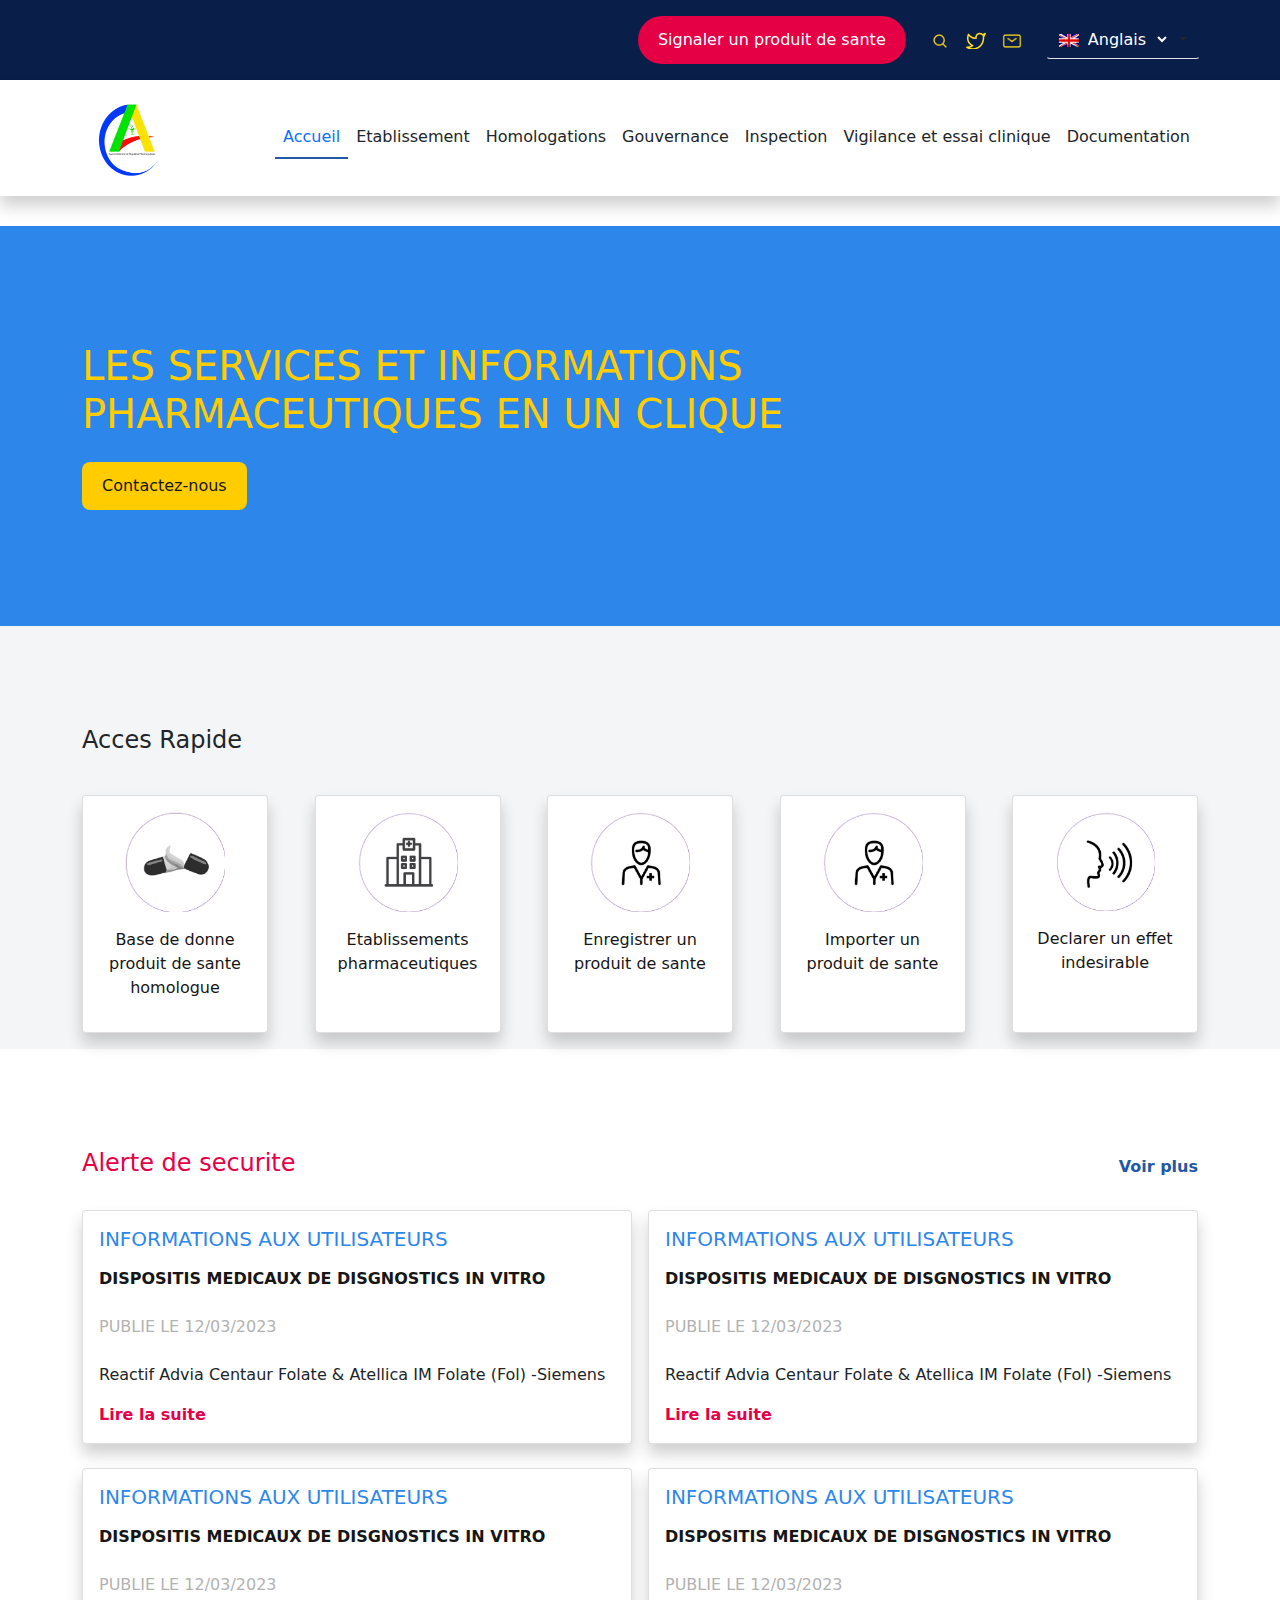
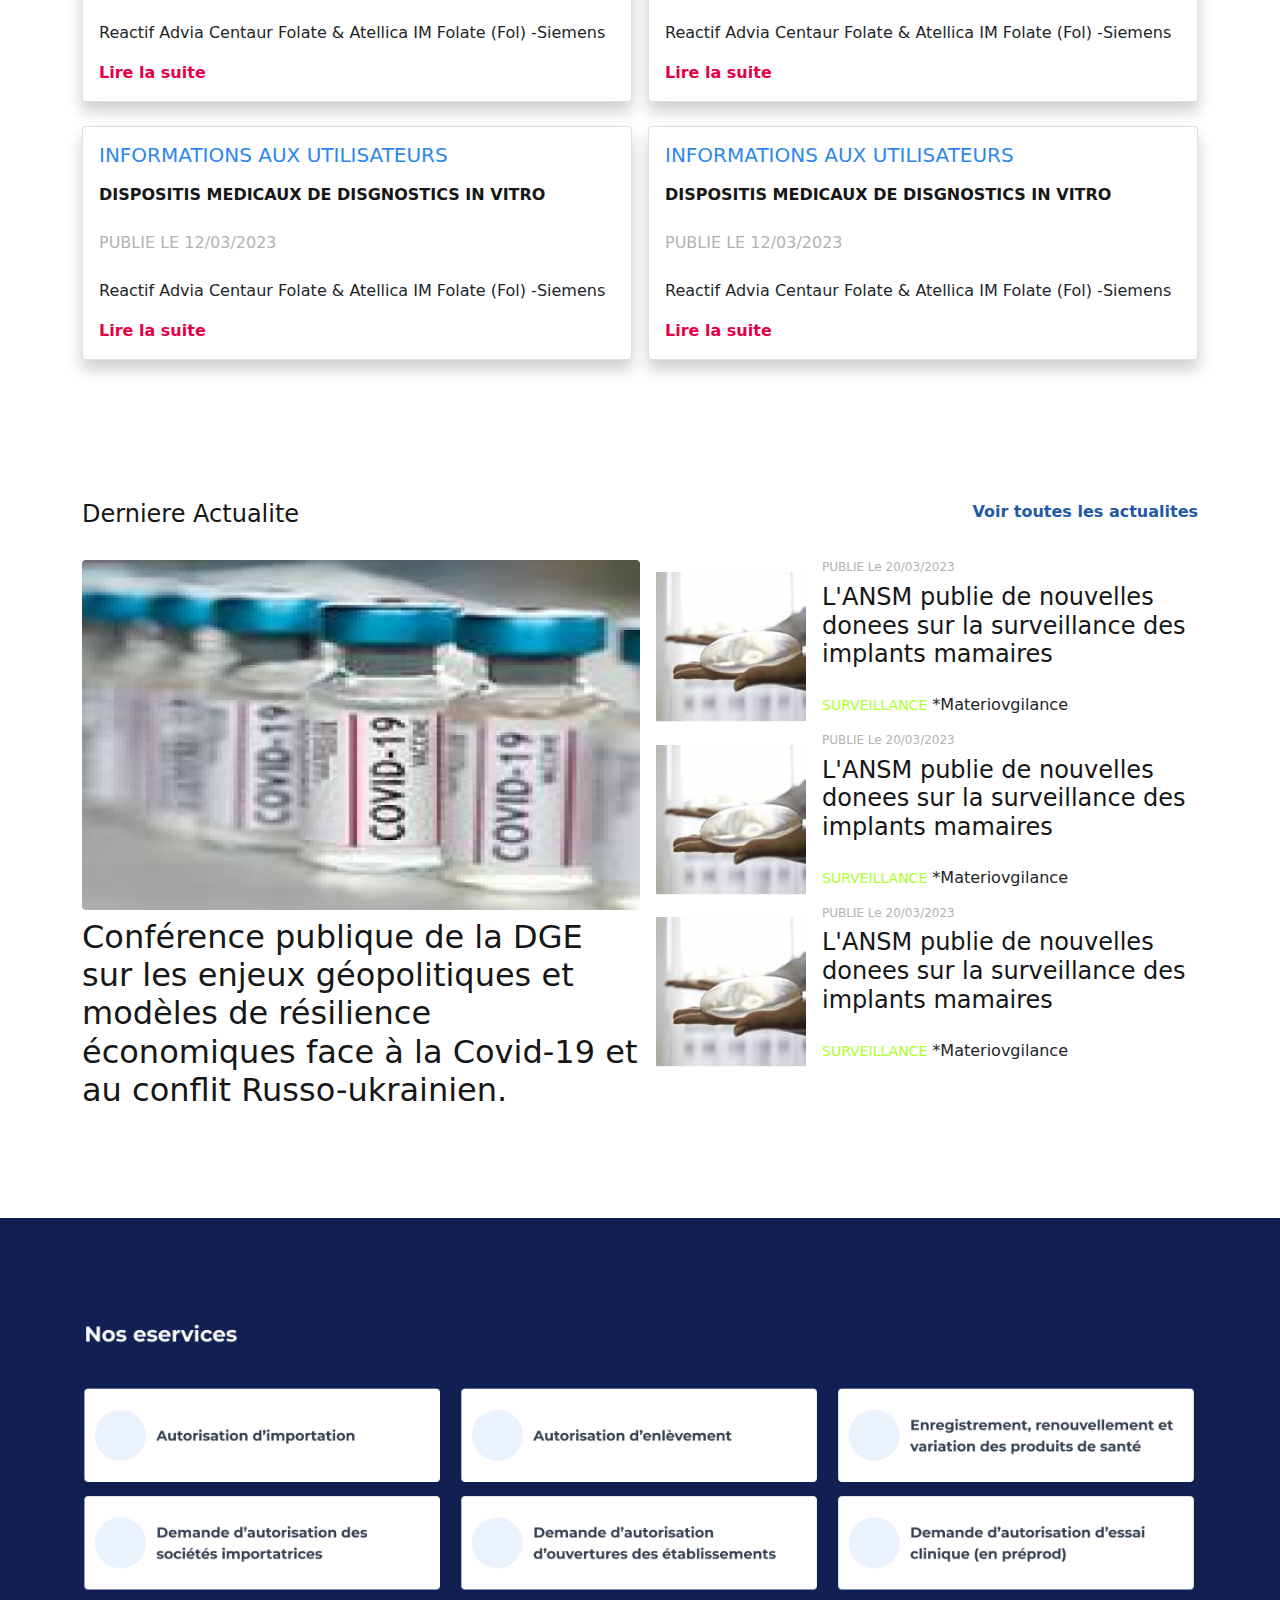
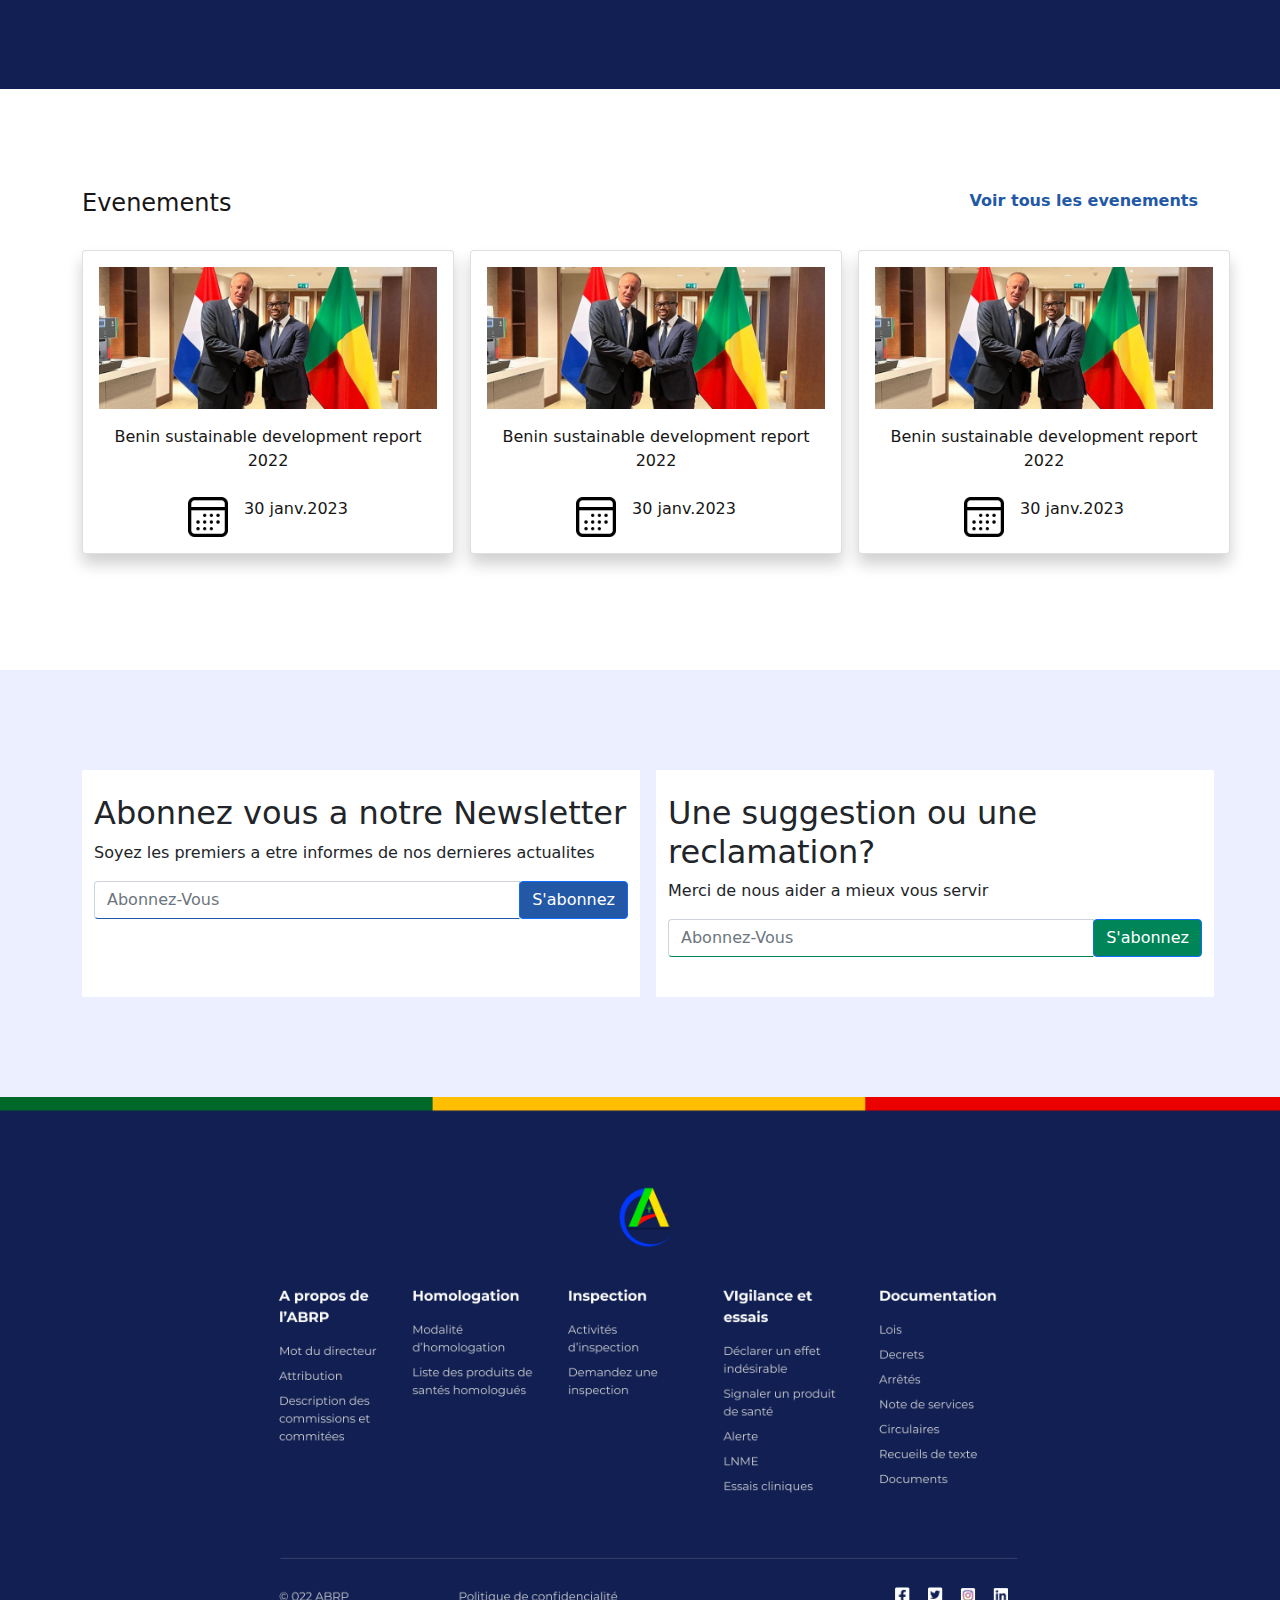
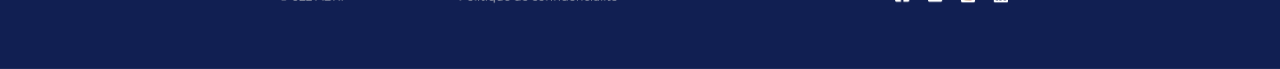
==== index.html @ f9a2cd3b "first-commit" ====
<!DOCTYPE html>
<html lang="en">

<head>
  <meta charset="UTF-8">
  <meta http-equiv="X-UA-Compatible" content="IE=edge">
  <meta name="viewport" content="width=device-width, initial-scale=1.0">
  <title>Projet-app</title>
  <link rel="stylesheet" href="style.css">
  <link rel="stylesheet" href="bootstrap-5.0.2-dist/css/bootstrap.css">
</head>

<body>

  <div class="banner-social">

    <button class="btn-signal">
      <a href="pop-pop.html">Signaler un produit de sante</a>
    </button>
    <div class="banner-social-links">
      <a class="banner-social-link text-dark" href="#"><img src="./image/search.png" alt="" width="20px"></a>
      <a class="banner-social-link text-dark" href="#"><img src="./image/twitter.png" alt="" width="20px"></a>
      <a class="banner-social-link text-dark" href="#"><img src="./image/mail.png" alt="" width="20px"></a>
    </div>
    <div class="banner-social-dropdown">


      <button class="btn  dropdown-toggle border-bottom" type="button" data-toggle="dropdown" aria-haspopup="true"
        aria-expanded="false">
        <a class="banner-social-link text-dark" href="#"><img src="./image/asset 0 (1).png" alt="" width="20px"></a>
        <select name="langue" id="" class="color">
          <option value="Anglais">Anglais</option>
          <option value="Francais">Francais</option>
        </select>
      </button>

    </div>
  </div>



  <nav class="navbar navbar-item navbar-expand-lg ">
    <div class="container">

      <a class="navbar-brand-logo" href="#">
        <img src="./image/logo-3.png" width="100" height="100" class="d-inline-block align-top" alt="logo">
      </a>


      <button class="navbar-toggler" type="button" data-toggle="collapse" data-target="#navbarNav"
        aria-controls="navbarNav" aria-expanded="false" aria-label="Toggle navigation">
        <span class="navbar-toggler-icon"></span>
      </button>

      <div class="collapse navbar-collapse justify-content-end" id="navbarNav">
        <ul class="navbar-nav">
          <li class="nav-item active ">
            <a class="nav-link" href="#">Accueil</a>
          </li>
          <li class="nav-item ">
            <a class="nav-link text-dark" href="#">Etablissement</a>
          </li>
          <li class="nav-item ">
            <a class="nav-link text-dark" href="#">Homologations</a>
          </li>
          <li class="nav-item ">
            <a class="nav-link text-dark" href="#">Gouvernance</a>
          </li>
          <li class="nav-item ">
            <a class="nav-link text-dark" href="#">Inspection</a>
          </li>
          <li class="nav-item ">
            <a class="nav-link text-dark" href="#">Vigilance et essai clinique</a>
          </li>
          <li class="nav-item ">
            <a class="nav-link text-dark" href="#">Documentation</a>
          </li>
        </ul>
      </div>
    </div>
  </nav>


  <div class="rectangle">
    <div class=" rectangle-bleu">
      <div class="container">
        <h1>LES SERVICES ET INFORMATIONS <br> PHARMACEUTIQUES EN UN CLIQUE</h1>
        <button> Contactez-nous</button>
      </div>

    </div>
  </div>
  <section id="cta" class="cta" style="background: #F4F5F7; padding-top: 100px;">
    <div class="container">
      <h4 style="padding-bottom: 32px;">Acces Rapide</h4>
      <div class="d-block d-md-flex align-middle justify-content-between text-center mx-auto">
        <div class="card col-md-2 col-12 mb-3">
          <a href="" style="color: #161616; text-decoration: none;">
            <div class="card-content">
              <div class="card-body">
                <img src="./image/drogue1.png" alt="" width="100px">
                <div class="shadow"></div>
                <div class="card-text">
                  <p>Base de donne produit de sante homologue</p>
                </div>
              </div>
            </div>
          </a>
        </div>

        <div class="card col-md-2 col-12 mb-3">
          <a href="" style="color: #161616; text-decoration: none;">
            <div class="card-content">
              <div class="card-body">
                <img src="./image/hopital2.png" alt="" width="100px">
                <div class="shadow"></div>
                <div class="card-text">
                  <p>Etablissements pharmaceutiques</p>
                </div>
              </div>
            </div>
          </a>
        </div>
        <div class="card col-md-2 col-12 mb-3">
          <a href="" style="color: #161616; text-decoration: none;">
            <div class="card-content">
              <div class="card-body">
                <img src="./image/svg.png" alt="" width="100px">
                <div class="shadow"></div>
                <div class="card-text">
                  <p>Enregistrer un produit de sante</p>
                </div>
              </div>
            </div>
          </a>
        </div>
        <div class="card col-md-2 col-12 mb-3">
          <a href="" style="color: #161616; text-decoration: none;">
            <div class="card-content">
              <div class="card-body">
                <img src="./image/svg.png" alt="" width="100px">
                <div class="shadow"></div>
                <div class="card-text">
                  <p>Importer un produit de sante</p>
                </div>
              </div>
            </div>
          </a>
        </div>

        <div class="card col-md-2 col-12 mb-3">
          <a href="" style="color: #161616; text-decoration: none;">
            <div class="card-content">
              <div class="card-body">
                <img src="./image/parler4.png" alt="" width="100px">
                <div class="shadow"></div>
                <div class="card-text">
                  <p>Declarer un effet indesirable</p>
                </div>
              </div>
            </div>
          </a>
        </div>
      </div>
    </div>

  </section>

  <section class="alerte " style="padding-top: 100px;">
    <div class="container">
      <div class="d-flex justify-content-between align-items-center mb-4">
        <h4 class="text-left titre-left" style="color: #E50046; ">Alerte de securite</h4>
        <a href="" style="color: #2358A6; text-decoration: none;font-weight: bold; ">Voir plus</a>
      </div>
      <div class="row mt-4 mb-3 justify-content-between">
        <div class="block-one" style="display: flex; gap: 16px;">
          <div class="col md-6 ">
            <div class="card mb-4">
              <div class="card-body align-items-start">
                <h5 class="card-title" style="color: #2D87EB;">INFORMATIONS AUX UTILISATEURS</h5>
                <p class="card-text" style="color: #161616; font-weight: bold;">DISPOSITIS MEDICAUX DE DISGNOSTICS IN
                  VITRO</p>
                <p class="card-text-date" style="color: #B3B2B2;">PUBLIE LE 12/03/2023</p>
                <div class="card-info">
                  <p>Reactif Advia Centaur Folate & Atellica IM Folate (Fol) -Siemens </p>
                  <a href="" class="more" style="text-decoration: none; color: #E50046;font-weight: bold; ">Lire la
                    suite</a>
                </div>
              </div>
            </div>
          </div>
          <div class="col md-6 ">
            <div class="card mb-4">
              <div class="card-body  align-items-start">
                <h5 class="card-title" style="color: #2D87EB;">INFORMATIONS AUX UTILISATEURS</h5>
                <p class="card-text" style="color: #161616; font-weight: bold;">DISPOSITIS MEDICAUX DE DISGNOSTICS IN
                  VITRO</p>
                <p class="card-text-date" style="color: #B3B2B2;">PUBLIE LE 12/03/2023</p>
                <div class="card-info">
                  <p>Reactif Advia Centaur Folate & Atellica IM Folate (Fol) -Siemens </p>
                  <a href="" class="more" style="text-decoration: none; color: #E50046;font-weight: bold; ">Lire la
                    suite</a>
                </div>
              </div>
            </div>
          </div>
        </div>
        <div class="block-one" style="display: flex; gap: 16px;">
          <div class="col md-6 ">
            <div class="card mb-4">
              <div class="card-body align-items-start">
                <h5 class="card-title" style="color: #2D87EB;">INFORMATIONS AUX UTILISATEURS</h5>
                <p class="card-text" style="color: #161616; font-weight: bold;">DISPOSITIS MEDICAUX DE DISGNOSTICS IN
                  VITRO</p>
                <p class="card-text-date" style="color: #B3B2B2;">PUBLIE LE 12/03/2023</p>
                <div class="card-info">
                  <p>Reactif Advia Centaur Folate & Atellica IM Folate (Fol) -Siemens </p>
                  <a href="" class="more" style="text-decoration: none; color: #E50046;font-weight: bold; ">Lire la
                    suite</a>
                </div>
              </div>
            </div>
          </div>
          <div class="col md-6 ">
            <div class="card mb-4">
              <div class="card-body align-items-start">
                <h5 class="card-title" style="color: #2D87EB;">INFORMATIONS AUX UTILISATEURS</h5>
                <p class="card-text" style="color: #161616; font-weight: bold;">DISPOSITIS MEDICAUX DE DISGNOSTICS IN
                  VITRO</p>
                <p class="card-text-date" style="color: #B3B2B2;">PUBLIE LE 12/03/2023</p>
                <div class="card-info">
                  <p>Reactif Advia Centaur Folate & Atellica IM Folate (Fol) -Siemens </p>
                  <a href="" class="more" style="text-decoration: none; color: #E50046;font-weight: bold; ">Lire la
                    suite</a>
                </div>
              </div>
            </div>
          </div>
        </div>
        <div class="block-one" style="display: flex; gap: 16px;">
          <div class="col md-6 ">
            <div class="card mb-4">
              <div class="card-body align-items-start">
                <h5 class="card-title" style="color: #2D87EB;">INFORMATIONS AUX UTILISATEURS</h5>
                <p class="card-text" style="color: #161616; font-weight: bold;">DISPOSITIS MEDICAUX DE DISGNOSTICS IN
                  VITRO</p>
                <p class="card-text-date" style="color: #B3B2B2;">PUBLIE LE 12/03/2023</p>
                <div class="card-info">
                  <p>Reactif Advia Centaur Folate & Atellica IM Folate (Fol) -Siemens </p>
                  <a href="" class="more" style="text-decoration: none; color: #E50046;font-weight: bold; ">Lire la
                    suite</a>
                </div>
              </div>
            </div>
          </div>
          <div class="col md-6 ">
            <div class="card mb-4">
              <div class="card-body align-items-start">
                <h5 class="card-title" style="color: #2D87EB;">INFORMATIONS AUX UTILISATEURS</h5>
                <p class="card-text" style="color: #161616; font-weight: bold;">DISPOSITIS MEDICAUX DE DISGNOSTICS IN
                  VITRO</p>
                <p class="card-text-date" style="color: #B3B2B2;">PUBLIE LE 12/03/2023</p>
                <div class="card-info">
                  <p>Reactif Advia Centaur Folate & Atellica IM Folate (Fol) -Siemens </p>
                  <a href="" class="more" style="text-decoration: none; color: #E50046;font-weight: bold; ">Lire la
                    suite</a>
                </div>
              </div>
            </div>
          </div>
        </div>

      </div>
    </div>
  </section>

  <section class="actualite" style="padding-top: 100px;">
    <div class="container">

      <div class="row">
        <div class="d-flex justify-content-between mb-4">
          <h4 class="text-left titre-left" style="color: #161616; ">Derniere Actualite</h4>
          <a href="" style="color: #2358A6; text-decoration: none;font-weight: bold; ">Voir toutes les actualites</a>
        </div>
      </div>
      <div class="d-block d-md-flex" style="gap: 16px;">
        <div class="col-lg-6 medicament">
          <article class="medoc">
            <div class="medoc-img">
              <img src="./image/Rectangle 250 (1).png" alt="" class="img-fluid">
            </div>
            <h2 class="medoc-title mt-2">
              <a href="" style="color: #161616; text-decoration: none; "> Conférence publique de la DGE sur les enjeux
                géopolitiques et modèles de résilience économiques face à la Covid-19 et au conflit Russo-ukrainien.</a>
            </h2>

          </article>
        </div>
        <div class="col-lg-6">
          <div class="annonce">
            <div class="annonce-item">
              <div class="post-item d-flex align-items-center" style="gap: 16px;">
                <img src="./image/main.png" alt="" width="150px">
                <div class="post-body ">
                  <h5 class="text-date" style="color: #B3B2B2; font-size: 12px;">PUBLIE Le 20/03/2023</h5>
                  <h4 class="titre-post"><a href="" style="text-decoration: none; color: #161616;">L'ANSM publie de
                      nouvelles donees sur la surveillance des implants mamaires</a></h4>

                  <p class="mt-4">
                    <small class="paragraphe" style="color: greenyellow;">SURVEILLANCE</small>

                    *Materiovgilance
                  </p>
                </div>
              </div>

              <div class="post-item d-flex align-items-center" style="gap: 16px;">
                <img src="./image/main.png" alt="" width="150px">
                <div class="post-body">
                  <h5 class="text-date" style="color: #B3B2B2; font-size: 12px;">PUBLIE Le 20/03/2023</h5>
                  <h4 class="titre-post"><a href="" style="text-decoration: none; color: #161616;">L'ANSM publie de
                      nouvelles donees sur la surveillance des implants mamaires</a></h4>

                  <p class="mt-4">
                    <small class="paragraphe" style="color: greenyellow;">SURVEILLANCE</small>

                    *Materiovgilance
                  </p>
                </div>
              </div>

              <div class="post-item d-flex align-items-center" style="gap: 16px;">
                <img src="./image/main.png" alt="" width="150px">
                <div class="post-body">
                  <h5 class="text-date" style="color: #B3B2B2; font-size: 12px;">PUBLIE Le 20/03/2023</h5>
                  <h4 class="titre-post"><a href="" style="text-decoration: none; color: #161616;">L'ANSM publie de
                      nouvelles donees sur la surveillance des implants mamaires</a></h4>

                  <p class="mt-4">
                    <small class="paragraphe" style="color: greenyellow;">SURVEILLANCE</small>

                    *Materiovgilance
                  </p>
                </div>
              </div>

            </div>
          </div>
        </div>
      </div>
  </section>
  <section style="padding-top: 100px;">
  
      <img src="./image/Frame 52881.png" alt="" width="100%">
    
  </section>
  <!-- <section class="eservice" style="background-color: #2358A6; padding-top: 100px; padding-bottom: 100px;">
    <div class="container">
      <div class="row">
        <h4 class="titre-cta mb-4" style="color: #FFFFFF;">Nos eservices</h4>
      </div>
      <div class="cadre-servive" style="border-radius: 5px;">
        <div class="d-flex justify-content-between align-items-center mb-4" style="gap: 16px;">
          <div class="cadre-body d-flex align-items-center col-md-4"
            style="gap: 16px; padding: 16px 8px; background-color:#FFFFFF;  ">
            <div class="cadre-rond" style="width: 50px; height: 50px; background-color: #B3B2B2; border-radius: 100%;">
            </div>
            <div class="cadre-text">
              <p>Autorisation d'importation</p>
            </div>
          </div>
          <div class="cadre-body d-flex align-items-center col-md-4"
            style="gap: 16px; padding: 16px 8px; background-color:#FFFFFF;  ">
            <div class="cadre-rond" style="width: 50px; height: 50px; background-color: #B3B2B2; border-radius: 100%;">
            </div>
            <div class="cadre-text">
              <p>Autorisation d'enlevement</p>
            </div>
          </div>
          <div class="cadre-body d-flex align-items-center col-md-4"
            style="gap: 16px; padding: 16px 8px; background-color:#FFFFFF;  ">
            <div class="cadre-rond" style="width: 50px; height: 50px; background-color: #B3B2B2; border-radius: 100%;">
            </div>
            <div class="cadre-text">
              <p>Autorisation d'importation</p>
            </div>
          </div>

        </div>
        <div class="d-flex justify-content-between align-items-center mb-4" style="gap: 16px;">
          <div class="cadre-body d-flex align-items-center col-md-4"
            style="gap: 16px; padding: 16px 8px; background-color:#FFFFFF;  ">
            <div class="cadre-rond" style="width: 50px; height: 50px; background-color: #B3B2B2; border-radius: 100%;">
            </div>
            <div class="cadre-text">
              <p>Autorisation d'importation</p>
            </div>
          </div>
          <div class="cadre-body d-flex align-items-center col-md-4"
            style="gap: 16px; padding: 16px 8px; background-color:#FFFFFF;  ">
            <div class="cadre-rond" style="width: 50px; height: 50px; background-color: #B3B2B2; border-radius: 100%;">
            </div>
            <div class="cadre-text">
              <p>Autorisation d'importation</p>
            </div>
          </div>
          <div class="cadre-body d-flex align-items-center col-md-4"
            style="gap: 16px; padding: 16px 8px; background-color:#FFFFFF;  ">
            <div class="cadre-rond" style="width: 50px; height: 50px; background-color: #B3B2B2; border-radius: 100%;">
            </div>
            <div class="cadre-text">
              <p>Autorisation d'importation</p>
            </div>
          </div>

        </div>
      </div>
    </div>
  </section> -->

  <section class="evenement" style="padding-top: 100px; padding-bottom: 100px;">
    <div class="container">

      <div class="row">
        <div class="d-flex justify-content-between mb-4">
          <h4 class="text-left titre-left" style="color: #161616; ">Evenements</h4>
          <a href="" style="color: #2358A6; text-decoration: none;font-weight: bold; ">Voir tous les evenements</a>
        </div>
      </div>
      <div class="d-block d-md-flex align-middle justify-content-between text-center mx-auto" style="gap: 16px;">
        <div class="card col-md-4 col-12 mb-3">
          <a href="" style="color: #161616; text-decoration: none;">
            <div class="card-content">
              <div class="card-body">
                <img src="./image/CardEvent__image (1).png" alt="" width="100%">
                <div class="shadow"></div>
                <div class="card-text align-items-start">
                  <p>Benin sustainable development report <br> 2022</p>
                </div>
                <div class="card-date d-flex align-items-center" style="gap: 16px;">
                  <img src="./image/calandrier.png" alt="" width="40px">
                  <p>30 janv.2023</p>
                </div>
              </div>
            </div>
          </a>
        </div>
        <div class="card col-md-4 col-12 mb-3">
          <a href="" style="color: #161616; text-decoration: none;">
            <div class="card-content">
              <div class="card-body">
                <img src="./image/CardEvent__image (1).png" alt="" width="100%">
                <div class="shadow"></div>
                <div class="card-text align-items-start">
                  <p>Benin sustainable development report <br> 2022</p>
                </div>
                <div class="card-date d-flex align-items-center " style="gap: 16px;">
                  <img src="./image/calandrier.png" alt="" width="40px">
                  <p>30 janv.2023</p>
                </div>
              </div>
            </div>
          </a>
        </div>
        <div class="card col-md-4 col-12 mb-3">
          <a href="" style="color: #161616; text-decoration: none;">
            <div class="card-content">
              <div class="card-body">
                <img src="./image/CardEvent__image (1).png" alt="" width="100%">
                <div class="shadow"></div>
                <div class="card-text align-items-start">
                  <p>Benin sustainable development report <br> 2022</p>
                </div>
                <div class="card-date d-flex align-items-center " style="gap: 16px;">
                  <img src="./image/calandrier.png" alt="" width="40px">
                  <p>30 janv.2023</p>
                </div>
              </div>
            </div>
          </a>
        </div>
      </div>
    </div>
  </section>

 <section class="form" style="background-color: #EBEFFF; padding-top: 100px; padding-bottom: 100px;">
        <div class="container">
            <div class="newsletter col d-flex justify-content-between" style="gap: 16px;">
                <div class="form-cadre col-6 bg-white" style="padding: 24px 12px;">
                    <h2>Abonnez vous a notre Newsletter</h2>
                    <p>Soyez les premiers a etre informes de nos dernieres actualites</p>
                    <div class="input-group mb-3">

                        <input type="text" class="form-control" placeholder="Abonnez-Vous" aria-label="Abonnez-Vous"
                            aria-describedby="basic-addon2" style="border-bottom: 1px solid #2358A6;">
                        <div class="input-group-append" >
                            <button class="btn btn-outline-primary" type="button" style="background-color: #2358A6; color: #FFFFFF;">S'abonnez</button>
                        </div>
                    </div>

                </div>
                <div class="form-cadre col-6 bg-white" style="padding: 24px 12px;">
                    <h2>Une suggestion ou une reclamation?</h2>
                    <p>Merci de nous aider a mieux vous servir</p>
                    <div class="input-group mb-3">

                        <input type="text" class="form-control" placeholder="Abonnez-Vous" aria-label="Abonnez-Vous"
                            aria-describedby="basic-addon2" style="border-bottom: 1px solid #008558;">
                        <div class="input-group-append">
                            <button class="btn btn-outline-primary" type="button" style="background-color: #008558; color: #FFFFFF;">S'abonnez</button>
                        </div>
                    </div>

                </div>



            </div>
        </div>
    </section>

    <section >
      
        <img src="./image/Footer.png" alt="" width="100%">
      
    </section>

</body>

</html>
---- style.css ----
.banner-social {
    background-color: #0A1E4A;
    display: flex;
    justify-content: flex-end;
    align-items: center;
    padding: 16px 80px;
    gap: 24px;
}

.navbar {
    position: absolute;
    flex: none;
    order: 1;
    align-self: stretch;
    flex-grow: 0;

    box-shadow: 0 10px 15px #16161633;
}

.btn-signal {
    background-color: #E50046;
    display: flex;
    flex-direction: row;
    border-radius: 24px;
    padding: 12px 20px;
    border: none;
}

.btn-signal a {
    color: #FFFFFF;
    align-items: center;
    text-decoration: none;
}

.color {
    background-color: #0A1E4A;
    border: none;
    color: #FFFFFF;
}

.banner-social-links {
    display: flex;
    gap: 16px;
}

.navbar-item {
    background-color: #FFFFFF;
}

.active {
    color: #2358A6;
    border-bottom: 2px solid #2358A6;
}

.rectangle {
    margin-top: 30px;
}

.rectangle-bleu {
    /* position: absolute; */
    width: 100%;
    height: 400px;
    background: #2D87EB;
    ;
    display: flex;
    justify-content: center;
    align-items: center;
}

.rectangle-bleu h1 {
    color: #FFCC00;

}

.rectangle-bleu button {
    color: #161616;
    align-items: center;
    padding: 12px 20px;
    background: #FFCC00;
    border-radius: 8px;
    border: none;
    margin-top: 16px;
}

.acces-rapide {
    background-color: #F4F5F7;
}



.card-body{
 display: flex;
 flex-direction: column;
 justify-content: center;
 align-items: center;
 gap: 8px;

}
.card{

    box-shadow: 0 10px 15px #16161633;
}
.card:hover{
    background-color: #F4F5F7;
    border: 1px solid #2358A6;
    
}
.start{
    align-items: flex-start;
    
}
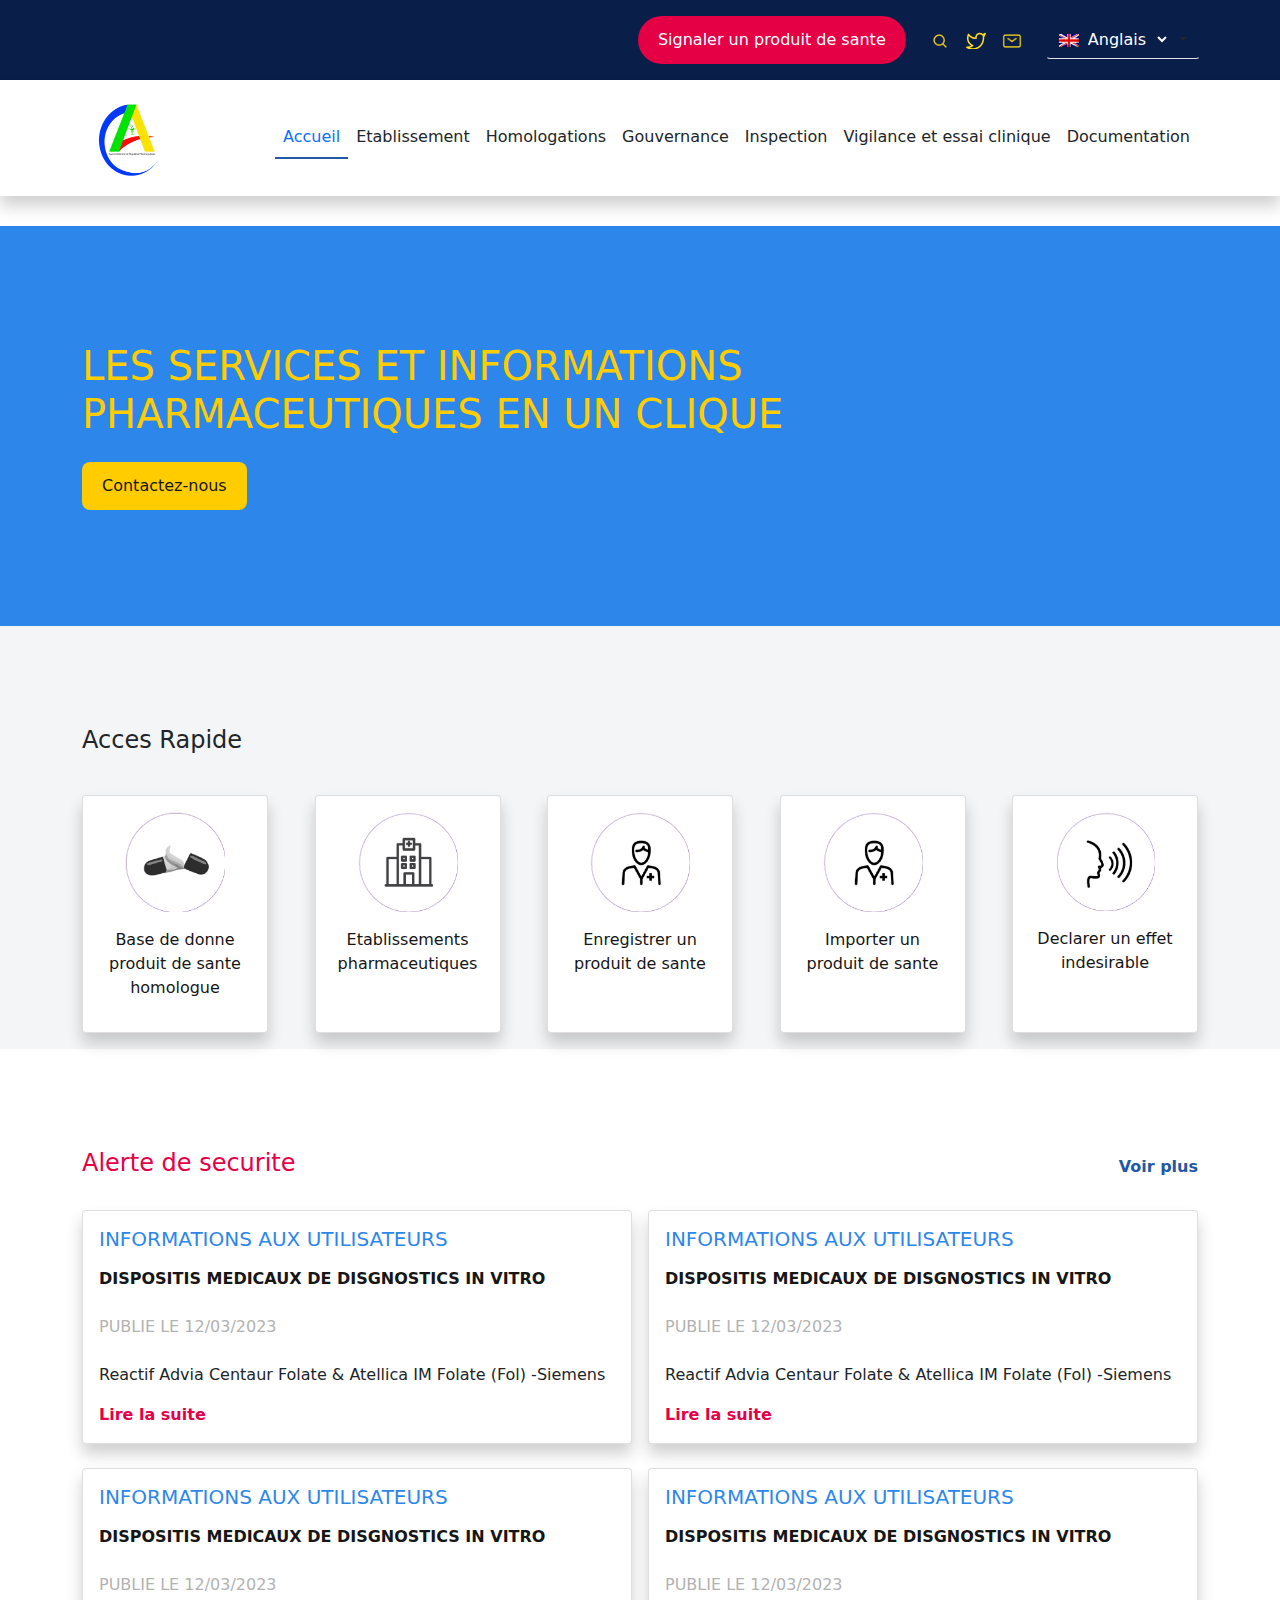
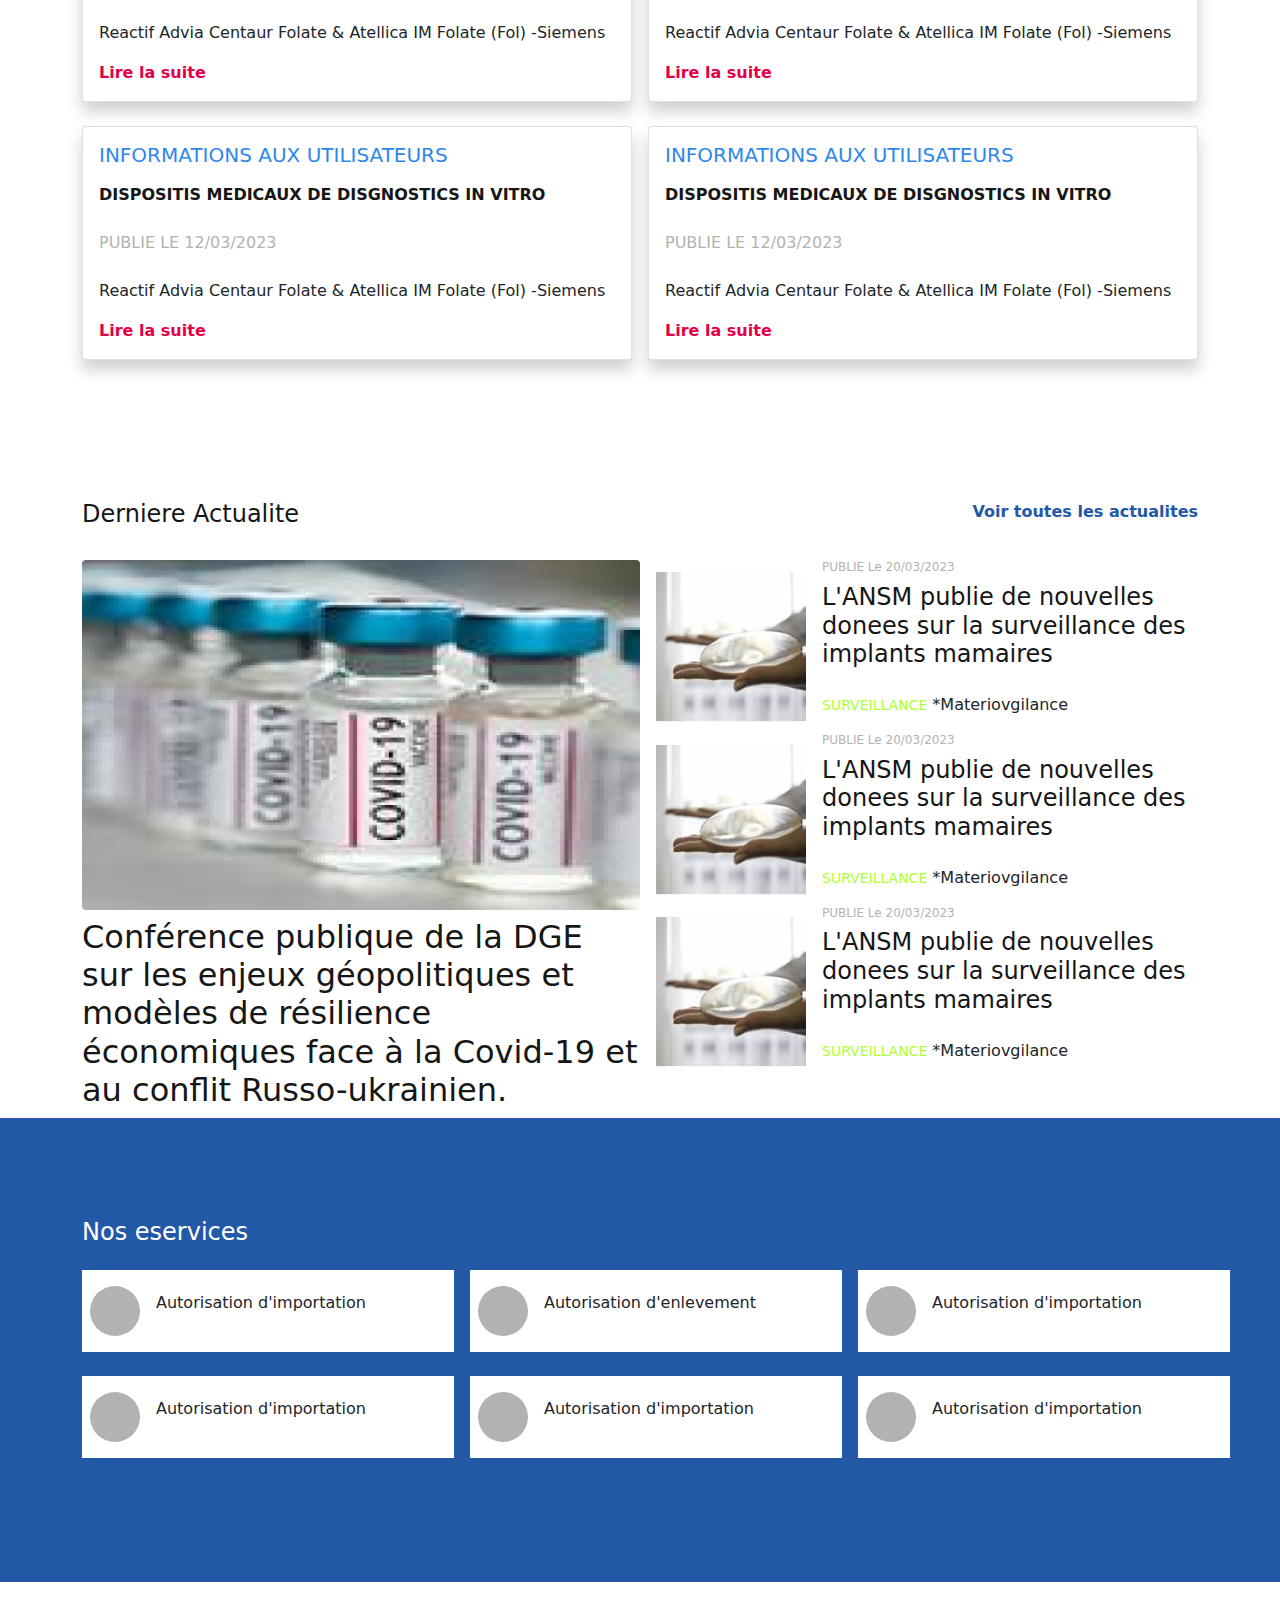
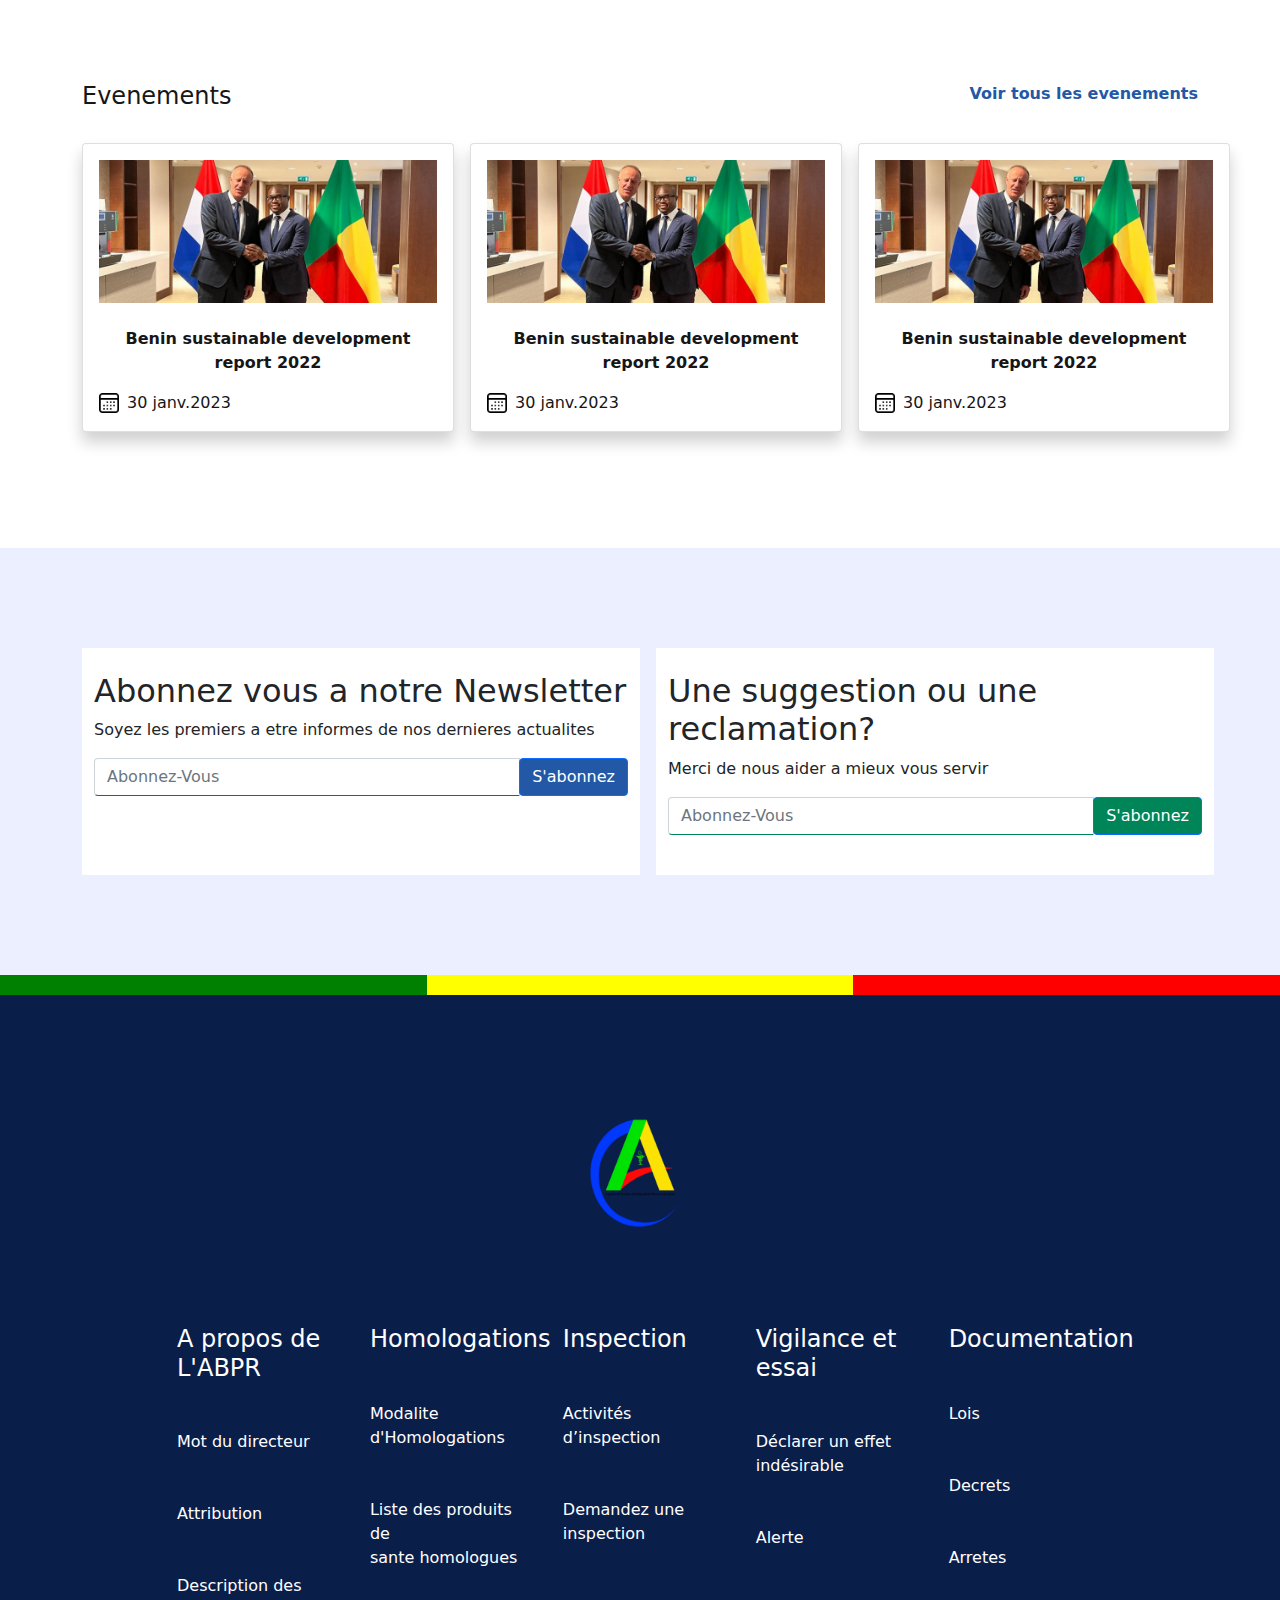
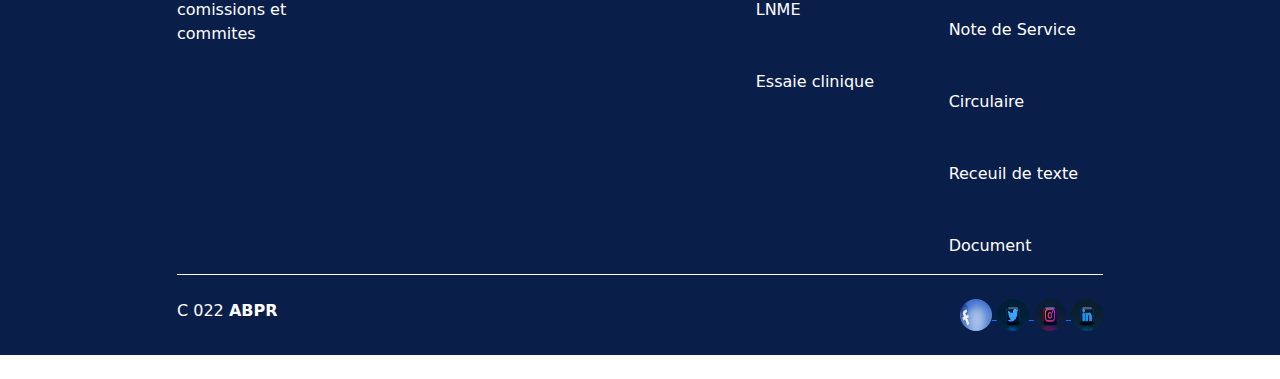
==== commit f26b63d3: "second push" ====
--- a/index.html
+++ b/index.html
@@ -15,8 +15,39 @@
   <div class="banner-social">
 
     <button class="btn-signal">
-      <a href="pop-pop.html">Signaler un produit de sante</a>
+      <a href="#">Signaler un produit de sante</a>
     </button>
+    <form style="background-color: #E50046; color: #FFFFFF; padding: 20px; display: none;">
+      <h2 style="color: #0A1E4A;">Information du produit</h2>
+      <div class="form-input d-flex" style="flex-direction: column;">
+        <label for="nom">Nom du produit</label>
+        <input type="text" id="nom" name="nom"
+          style="background-color: #FFFFFF; color: #161616; padding: 5px; border: none; margin: 10px 0;outline: none;">
+
+      </div>
+      <div class="form-input d-flex" style="flex-direction: column;">
+        <label for="date">Date d'expiration du produit</label>
+        <input type="text" id="date" name="date"
+          style="background-color: #FFFFFF;color: #161616; padding: 5px; border: none; margin: 10px 0; outline: none;">
+      </div>
+
+      <input type="submit" value="Envoyer"
+        style="background-color: #0A1E4A; color: #fff; border: none; padding: 10px 20px; cursor: pointer;">
+    </form>
+
+    <script>
+      const bouton = document.querySelector(".btn-signal");
+      const formulaire = document.querySelector("form");
+
+      bouton.addEventListener("click", function (event) {
+        event.preventDefault();
+        formulaire.style.display = "block";
+      });
+
+
+    </script>
+
+
     <div class="banner-social-links">
       <a class="banner-social-link text-dark" href="#"><img src="./image/search.png" alt="" width="20px"></a>
       <a class="banner-social-link text-dark" href="#"><img src="./image/twitter.png" alt="" width="20px"></a>
@@ -27,6 +58,7 @@
 
       <button class="btn  dropdown-toggle border-bottom" type="button" data-toggle="dropdown" aria-haspopup="true"
         aria-expanded="false">
+
         <a class="banner-social-link text-dark" href="#"><img src="./image/asset 0 (1).png" alt="" width="20px"></a>
         <select name="langue" id="" class="color">
           <option value="Anglais">Anglais</option>
@@ -349,12 +381,8 @@
         </div>
       </div>
   </section>
-  <section style="padding-top: 100px;">
   
-      <img src="./image/Frame 52881.png" alt="" width="100%">
-    
-  </section>
-  <!-- <section class="eservice" style="background-color: #2358A6; padding-top: 100px; padding-bottom: 100px;">
+  <section class="eservice" style="background-color: #2358A6; padding-top: 100px; padding-bottom: 100px;">
     <div class="container">
       <div class="row">
         <h4 class="titre-cta mb-4" style="color: #FFFFFF;">Nos eservices</h4>
@@ -416,7 +444,7 @@
         </div>
       </div>
     </div>
-  </section> -->
+  </section>
 
   <section class="evenement" style="padding-top: 100px; padding-bottom: 100px;">
     <div class="container">
@@ -430,100 +458,194 @@
       <div class="d-block d-md-flex align-middle justify-content-between text-center mx-auto" style="gap: 16px;">
         <div class="card col-md-4 col-12 mb-3">
           <a href="" style="color: #161616; text-decoration: none;">
-            <div class="card-content">
-              <div class="card-body">
-                <img src="./image/CardEvent__image (1).png" alt="" width="100%">
-                <div class="shadow"></div>
-                <div class="card-text align-items-start">
-                  <p>Benin sustainable development report <br> 2022</p>
-                </div>
-                <div class="card-date d-flex align-items-center" style="gap: 16px;">
-                  <img src="./image/calandrier.png" alt="" width="40px">
-                  <p>30 janv.2023</p>
-                </div>
-              </div>
-            </div>
-          </a>
-        </div>
+            
+            <div class="card-content">
+              <div class="card-body">
+                <div class="card-flex-container">
+                  <img src="./image/CardEvent__image (1).png" alt="" class="image">
+                  <div class="card-text" style="padding-top: 24px;">
+                    <p class="title">Benin sustainable development report 2022</p>
+                    <p class="date"><img src="./image/calandrier.png" alt="" width="20px"> 30 janv.2023</p>
+                  </div>
+                </div>
+              </div>
+            </div>
+            
+          
+            
+            
+          </a>
+        </div>
+       
         <div class="card col-md-4 col-12 mb-3">
           <a href="" style="color: #161616; text-decoration: none;">
-            <div class="card-content">
-              <div class="card-body">
-                <img src="./image/CardEvent__image (1).png" alt="" width="100%">
-                <div class="shadow"></div>
-                <div class="card-text align-items-start">
-                  <p>Benin sustainable development report <br> 2022</p>
-                </div>
-                <div class="card-date d-flex align-items-center " style="gap: 16px;">
-                  <img src="./image/calandrier.png" alt="" width="40px">
-                  <p>30 janv.2023</p>
-                </div>
-              </div>
-            </div>
-          </a>
-        </div>
+            
+            <div class="card-content">
+              <div class="card-body">
+                <div class="card-flex-container">
+                  <img src="./image/CardEvent__image (1).png" alt="" class="image">
+                  <div class="card-text" style="padding-top: 24px;">
+                    <p class="title">Benin sustainable development report 2022</p>
+                    <p class="date"><img src="./image/calandrier.png" alt="" width="20px"> 30 janv.2023</p>
+                  </div>
+                </div>
+              </div>
+            </div>
+            
+          
+            
+            
+          </a>
+        </div>
+       
         <div class="card col-md-4 col-12 mb-3">
           <a href="" style="color: #161616; text-decoration: none;">
-            <div class="card-content">
-              <div class="card-body">
-                <img src="./image/CardEvent__image (1).png" alt="" width="100%">
-                <div class="shadow"></div>
-                <div class="card-text align-items-start">
-                  <p>Benin sustainable development report <br> 2022</p>
-                </div>
-                <div class="card-date d-flex align-items-center " style="gap: 16px;">
-                  <img src="./image/calandrier.png" alt="" width="40px">
-                  <p>30 janv.2023</p>
-                </div>
-              </div>
-            </div>
-          </a>
-        </div>
+            
+            <div class="card-content">
+              <div class="card-body">
+                <div class="card-flex-container">
+                  <img src="./image/CardEvent__image (1).png" alt="" class="image">
+                  <div class="card-text" style="padding-top: 24px;">
+                    <p class="title">Benin sustainable development report 2022</p>
+                    <p class="date"><img src="./image/calandrier.png" alt="" width="20px"> 30 janv.2023</p>
+                  </div>
+                </div>
+              </div>
+            </div>
+            
+         
+            
+            
+          </a>
+        </div>
+       
       </div>
     </div>
   </section>
 
- <section class="form" style="background-color: #EBEFFF; padding-top: 100px; padding-bottom: 100px;">
-        <div class="container">
-            <div class="newsletter col d-flex justify-content-between" style="gap: 16px;">
-                <div class="form-cadre col-6 bg-white" style="padding: 24px 12px;">
-                    <h2>Abonnez vous a notre Newsletter</h2>
-                    <p>Soyez les premiers a etre informes de nos dernieres actualites</p>
-                    <div class="input-group mb-3">
-
-                        <input type="text" class="form-control" placeholder="Abonnez-Vous" aria-label="Abonnez-Vous"
-                            aria-describedby="basic-addon2" style="border-bottom: 1px solid #2358A6;">
-                        <div class="input-group-append" >
-                            <button class="btn btn-outline-primary" type="button" style="background-color: #2358A6; color: #FFFFFF;">S'abonnez</button>
-                        </div>
-                    </div>
-
-                </div>
-                <div class="form-cadre col-6 bg-white" style="padding: 24px 12px;">
-                    <h2>Une suggestion ou une reclamation?</h2>
-                    <p>Merci de nous aider a mieux vous servir</p>
-                    <div class="input-group mb-3">
-
-                        <input type="text" class="form-control" placeholder="Abonnez-Vous" aria-label="Abonnez-Vous"
-                            aria-describedby="basic-addon2" style="border-bottom: 1px solid #008558;">
-                        <div class="input-group-append">
-                            <button class="btn btn-outline-primary" type="button" style="background-color: #008558; color: #FFFFFF;">S'abonnez</button>
-                        </div>
-                    </div>
-
-                </div>
-
-
-
-            </div>
-        </div>
-    </section>
-
-    <section >
-      
-        <img src="./image/Footer.png" alt="" width="100%">
-      
-    </section>
+  <section class="form" style="background-color: #EBEFFF; padding-top: 100px; padding-bottom: 100px;">
+    <div class="container">
+      <div class="newsletter col d-flex justify-content-between" style="gap: 16px;">
+        <div class="form-cadre col-6 bg-white" style="padding: 24px 12px;">
+          <h2>Abonnez vous a notre Newsletter</h2>
+          <p>Soyez les premiers a etre informes de nos dernieres actualites</p>
+          <div class="input-group mb-3">
+
+            <input type="text" class="form-control" placeholder="Abonnez-Vous" aria-label="Abonnez-Vous"
+              aria-describedby="basic-addon2" style="border-bottom: 1px solid #2358A6;">
+            <div class="input-group-append">
+              <button class="btn btn-outline-primary" type="button"
+                style="background-color: #2358A6; color: #FFFFFF;">S'abonnez</button>
+            </div>
+          </div>
+
+        </div>
+        <div class="form-cadre col-6 bg-white" style="padding: 24px 12px;">
+          <h2>Une suggestion ou une reclamation?</h2>
+          <p>Merci de nous aider a mieux vous servir</p>
+          <div class="input-group mb-3">
+
+            <input type="text" class="form-control" placeholder="Abonnez-Vous" aria-label="Abonnez-Vous"
+              aria-describedby="basic-addon2" style="border-bottom: 1px solid #008558;">
+            <div class="input-group-append">
+              <button class="btn btn-outline-primary" type="button"
+                style="background-color: #008558; color: #FFFFFF;">S'abonnez</button>
+            </div>
+          </div>
+
+        </div>
+
+
+
+      </div>
+    </div>
+  </section>
+  <div style="width: 100%; height: 20px; display: flex; flex-direction: row;">
+    <div style="width: 33.3333%; background-color: green; height: 100%;"></div>
+    <div style="width: 33.3333%; background-color: yellow; height: 100%;"></div>
+    <div style="width: 33.3333%; background-color: red; height: 100%;"></div>
+  </div>
+  <footer style="background-color: #0A1E4A;">
+
+    <div class="d-flex align-items-center justify-content-center" style="padding-top: 100px;padding-bottom: 80px; ">
+      <img src="./image/logo-3.png" alt="" width="150px" height="150px">
+    </div>
+    <div class="hight-footer mb-4">
+      <div class="container">
+        <div class="row">
+          <div class="col-md-10 mx-auto " style="color: #FFFFFF;">
+            <div class="d-flex align-middle justify-content-between" style="border-bottom: 1px solid #FFFFFF;">
+              <div class="col-lg-2 col-md-6 footer-item">
+
+                <h4>A propos de L'ABPR</h4>
+                <p class="mt-3"><a href="">Mot du directeur</a></p>
+                <p class="mt-3"><a href="">Attribution</a> </p>
+                <p class="mt-3"><a href="">Description des comissions et commites</a></p>
+              </div>
+              <div class="col-lg-2 col-md-6 footer-item">
+                <h4>Homologations</h4>
+                <p class="mt-3"><a href="">Modalite <br> d'Homologations</a></p>
+                <p class="mt-3"><a href="">Liste des produits de <br> sante homologues</a></p>
+              </div>
+              <div class="col-lg-2 col-md-6 footer-item">
+                <h4>Inspection</h4>
+                <p class="mt-3"><a href="">Activités <br> d’inspection</a></p>
+                <p class="mt-3"><a href="">Demandez une <br>inspection</a></p>
+              </div>
+              <div class="col-lg-2 col-md-6 footer-item">
+                <h4>Vigilance et essai</h4>
+                <p class="mt-3"><a href="">Déclarer un effet <br> indésirable</a></p>
+                <p class="mt-3"><a href="">Alerte</a></p>
+                <p class="mt-3"><a href="">LNME</a></p>
+                <p class="mt-3"><a href="">Essaie clinique</a></p>
+              </div>
+              <div class="col-lg-2 col-md-6 footer-item">
+                <h4>Documentation</h4>
+                <p class="mt-3"><a href="">Lois</a></p>
+                <p class="mt-3"><a href="">Decrets</a></p>
+                <p class="mt-3"><a href="">Arretes</a></p>
+                <p class="mt-3"><a href="">Note de Service</a></p>
+                <p class="mt-3"><a href="">Circulaire</a></p>
+                <p class="mt-3"><a href="">Receuil de texte</a></p>
+                <p class="mt-3"><a href="">Document</a></p>
+              </div>
+                     
+            </div>
+            <div class=" d-md-flex py-4" style="padding-top: 40px;">
+              <div class="me-md-auto text-center text-md-start">
+                <div class="copyright" style="color: #FFFFFF;">
+                  C 022
+                  <strong><span>ABPR</span></strong>
+                </div>
+              </div>
+              <div class="social-links text-center text-md-right pt-3 pt-md-0">
+                <a href="" class="facebook">
+                  <img src="./image/logo-fb.avif" alt="" width="32px" height="32px" style="border-radius: 100%;">
+                </a>
+                <a href="" class="twitter">
+                  <img src="./image/logo-twitter.avif" alt="" width="32px" height="32px" style="border-radius: 100%;">
+                </a>
+                <a href="" class="insta">
+                  <img src="./image/logo-insta.avif" alt="" width="32px" height="32px" style="border-radius: 100%;">
+                </a>
+                <a href="" class="likdin">
+                  <img src="./image/logo-likdin.avif" alt="" width="32px" height="32px" style="border-radius: 100%;">
+                </a>
+              </div>
+            </div>
+          </div>
+
+        </div>
+      </div>
+    </div>
+    <div class="container">
+    
+    </div>
+
+    </div>
+  </footer>
+
+
 
 </body>
 
--- a/style.css
+++ b/style.css
@@ -109,4 +109,37 @@
 .start{
     align-items: flex-start;
     
-}+}
+
+.mt-3 a{
+    color: #FFFFFF;
+    text-decoration: none;
+}
+
+.mt-3 {
+     padding-top: 32px; 
+    
+}
+
+.card-flex-container {
+    display: flex;
+    flex-direction: column;
+    align-items: center;
+  }
+  
+  .image {
+    width: 100%;
+  }
+  
+  .title {
+    font-weight: bold;
+    margin: 0;
+  }
+  
+  .date {
+    margin: 0;
+    display: flex;
+    align-items: center;
+    gap: 8px;
+    padding-top: 16px;
+  }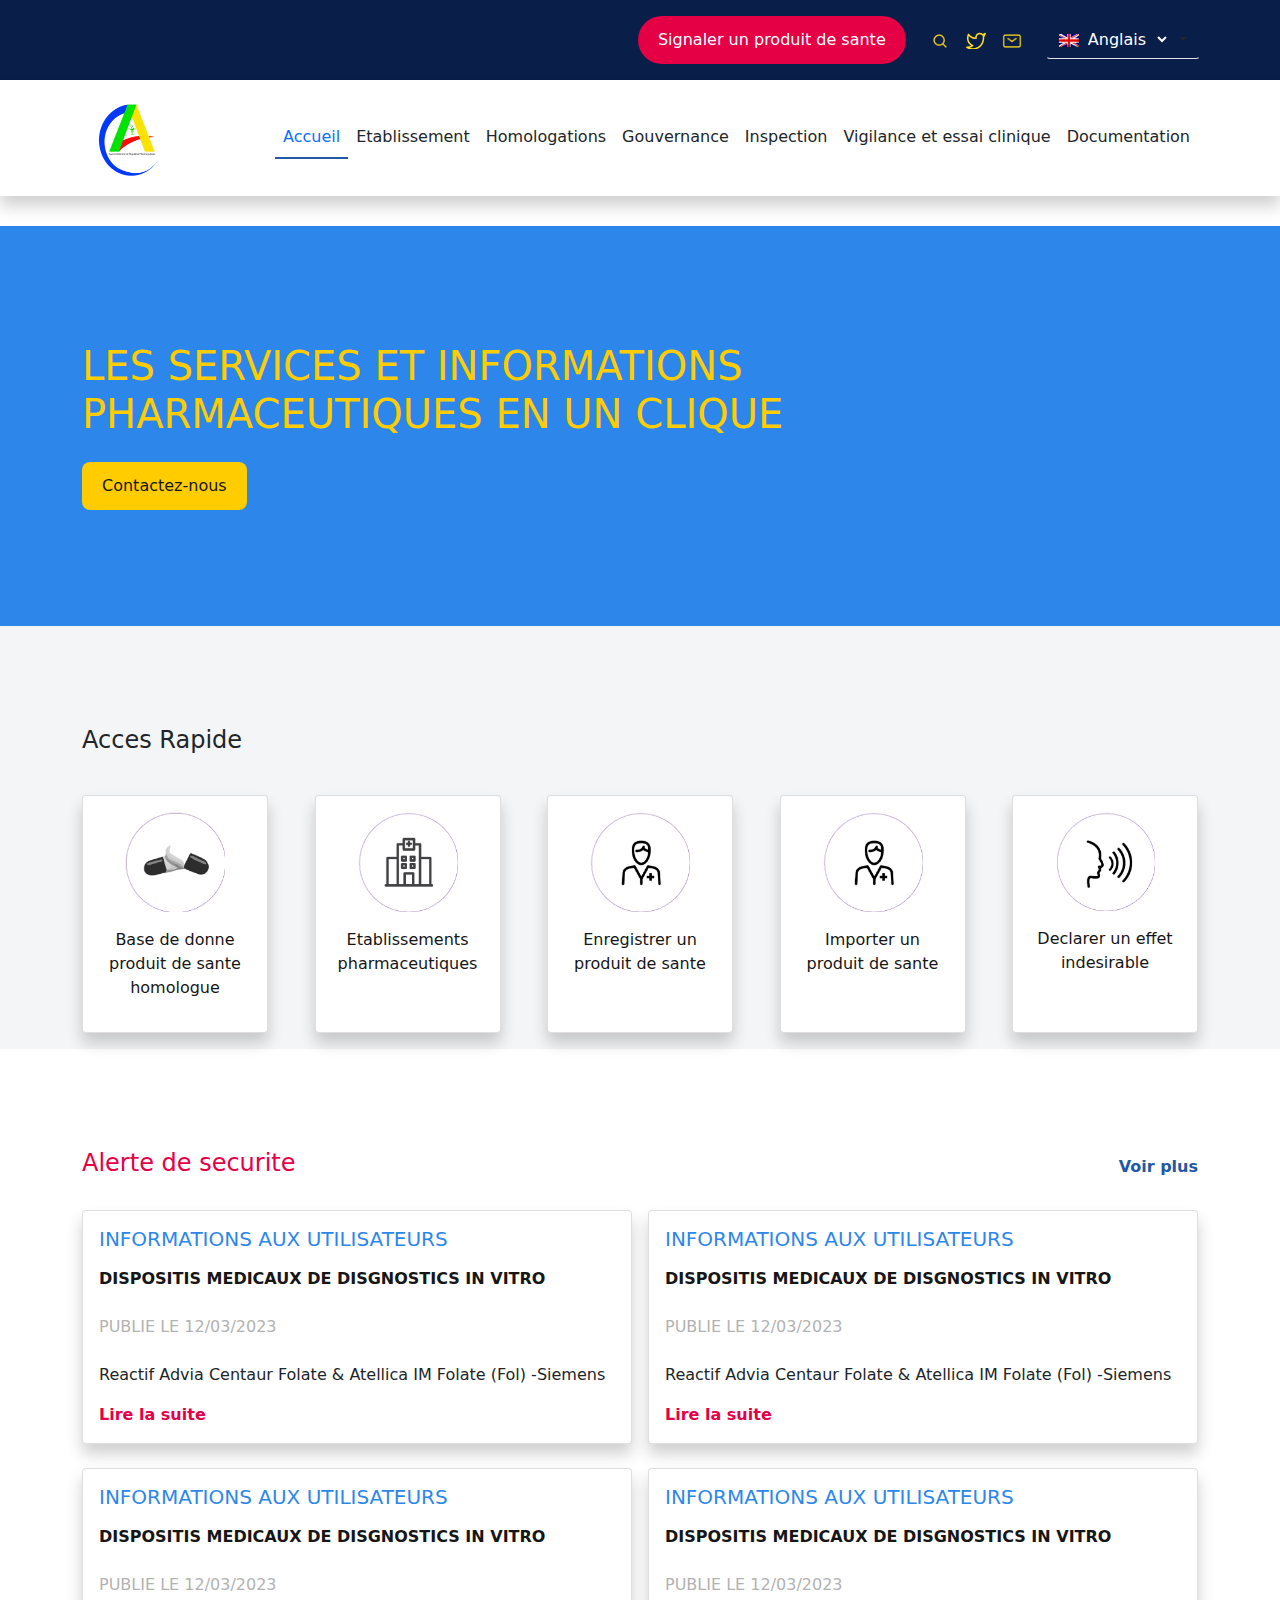
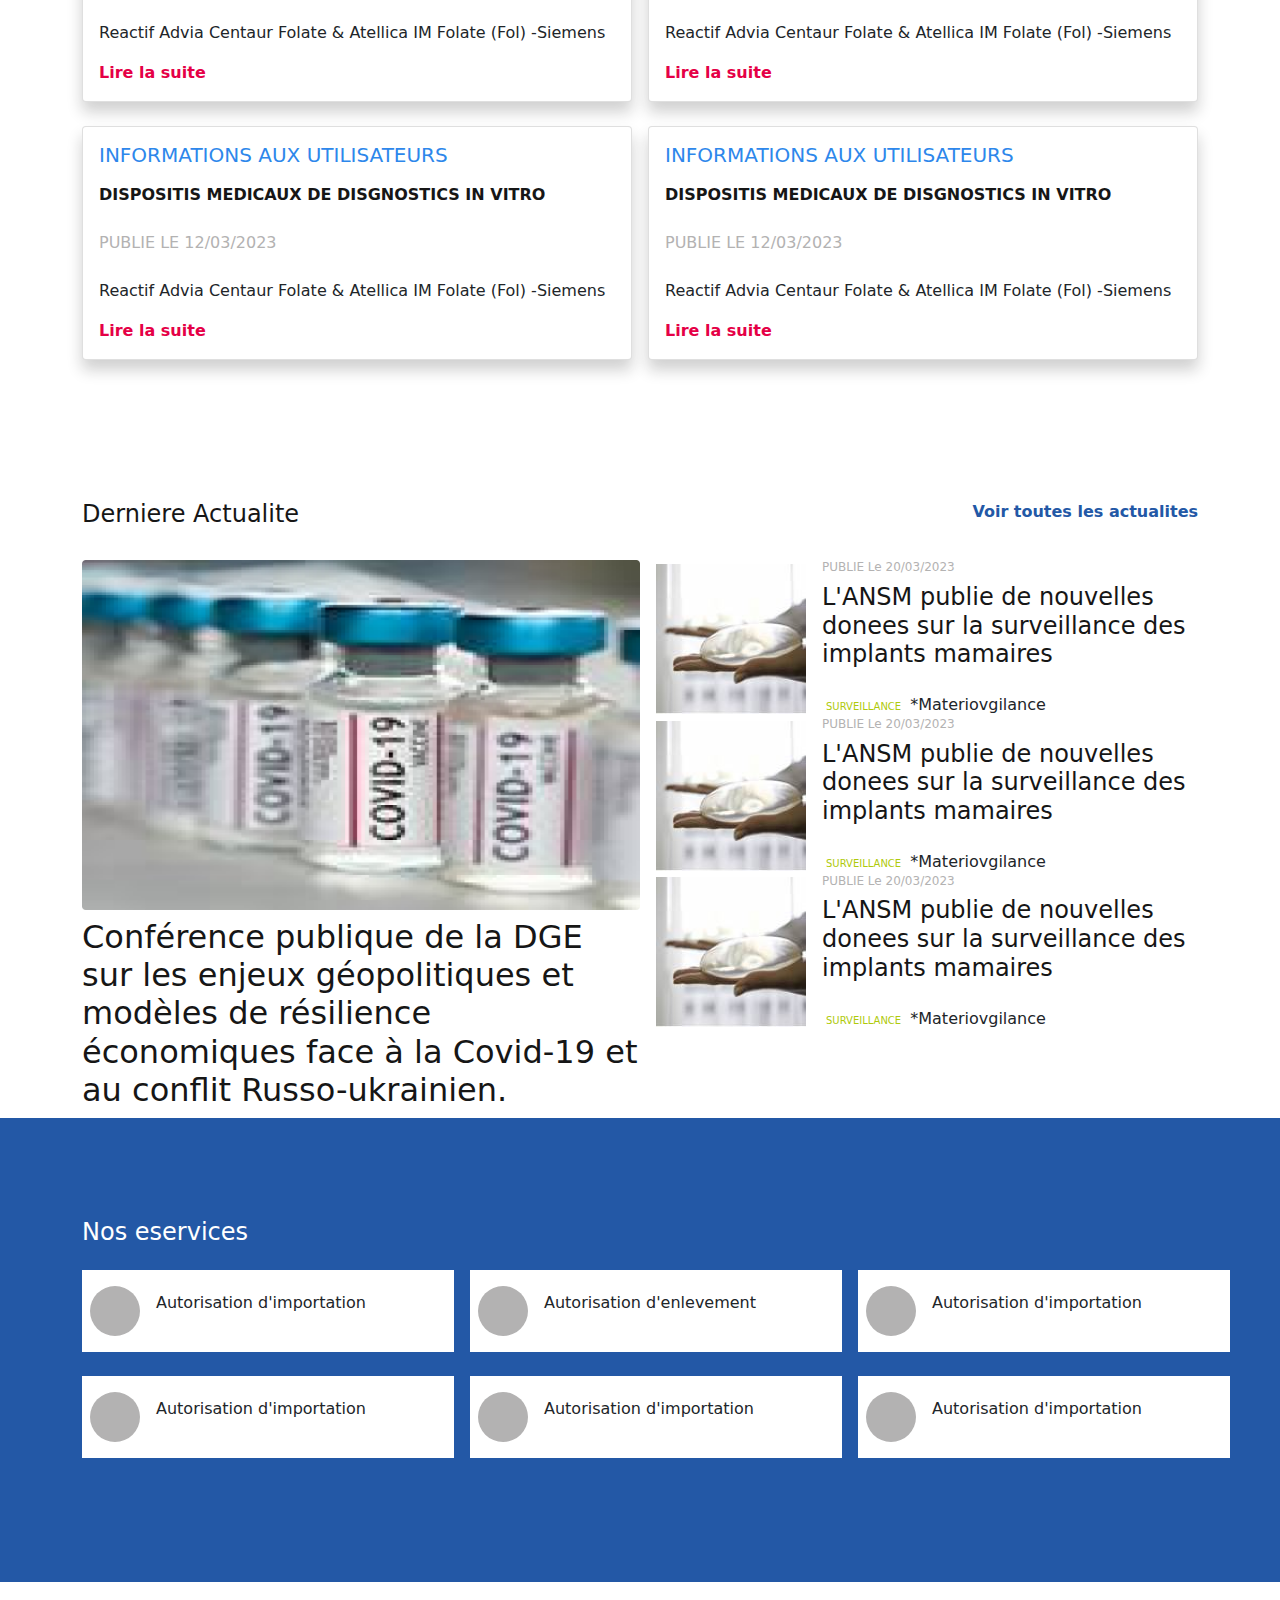
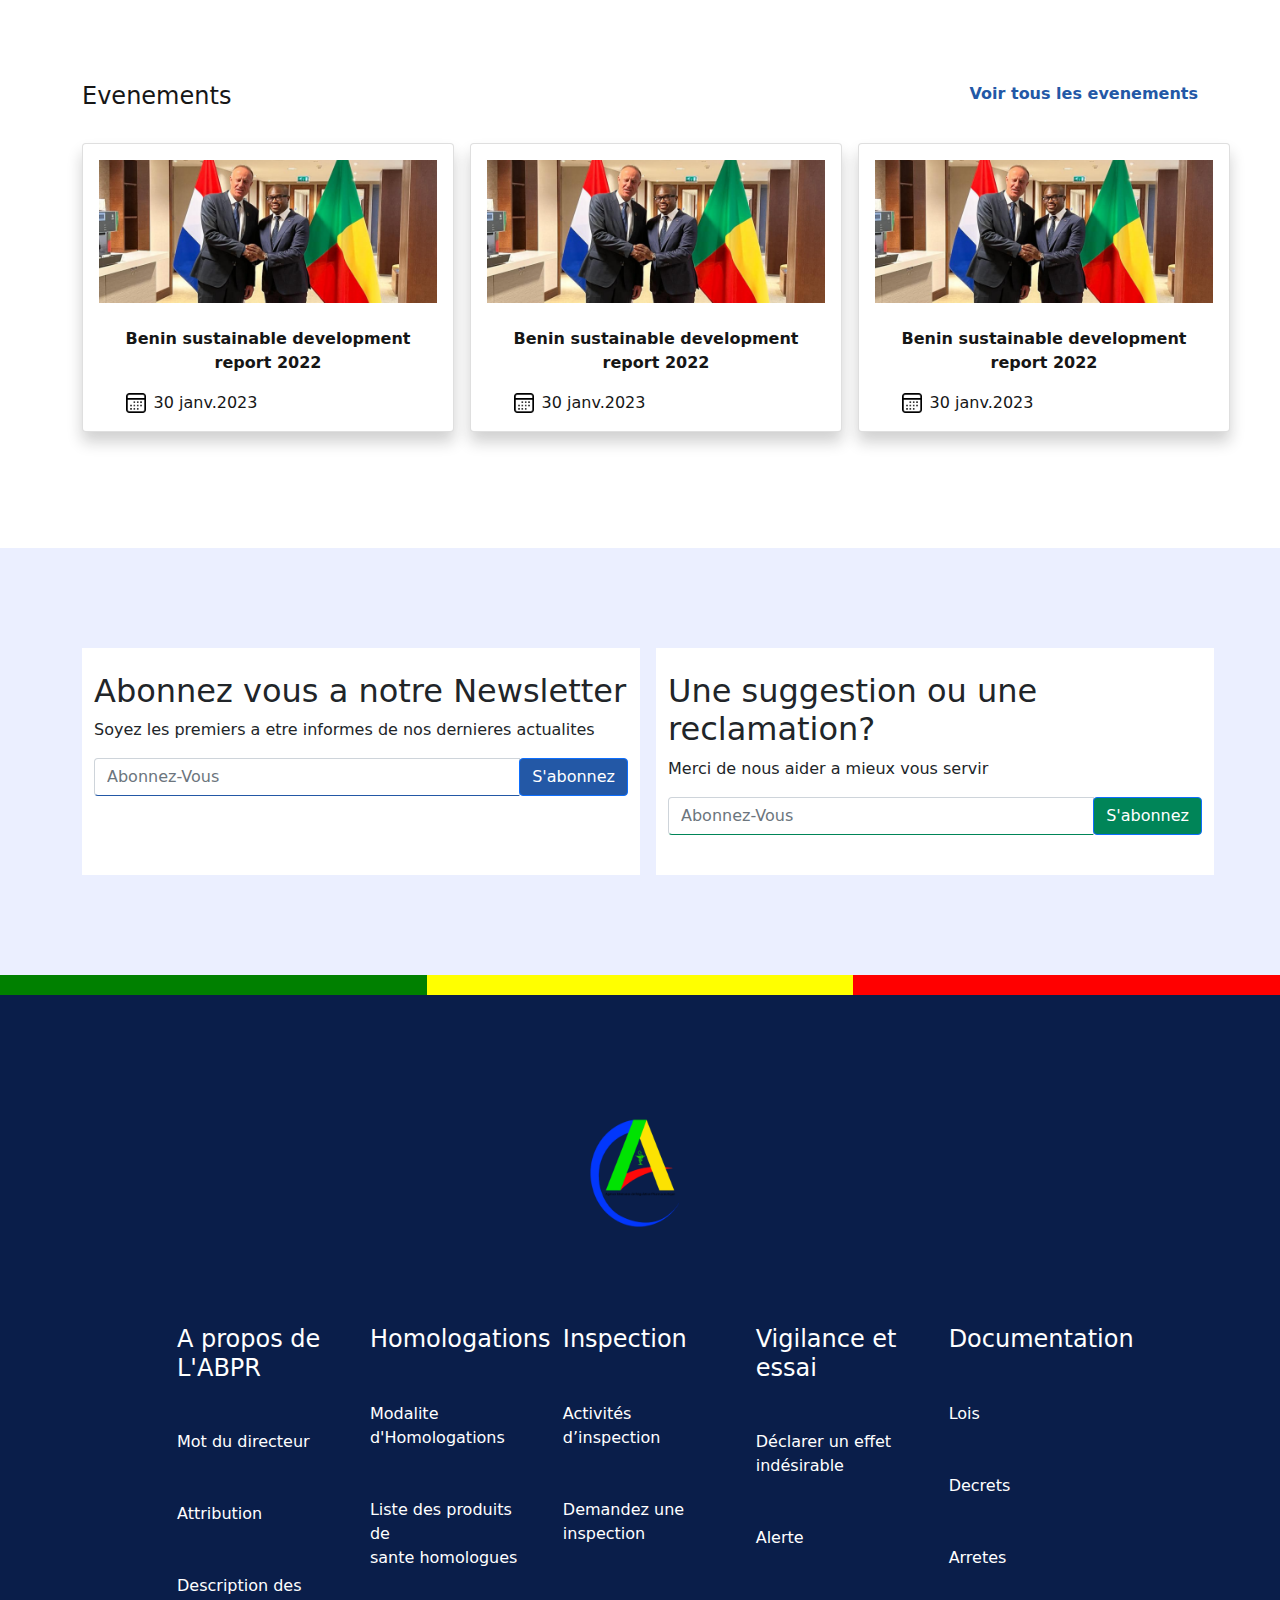
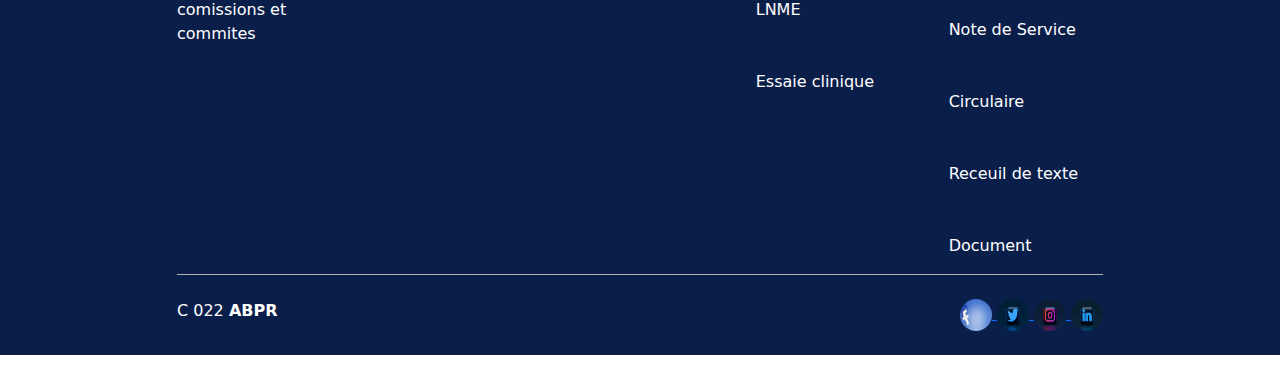
==== commit 533b170f: "ajout de contenu" ====
--- a/index.html
+++ b/index.html
@@ -90,22 +90,22 @@
             <a class="nav-link" href="#">Accueil</a>
           </li>
           <li class="nav-item ">
-            <a class="nav-link text-dark" href="#">Etablissement</a>
+            <a class="nav-link text-dark" href="Etablissement.html">Etablissement</a>
           </li>
           <li class="nav-item ">
-            <a class="nav-link text-dark" href="#">Homologations</a>
+            <a class="nav-link text-dark" href="Homologations.html">Homologations</a>
           </li>
           <li class="nav-item ">
-            <a class="nav-link text-dark" href="#">Gouvernance</a>
+            <a class="nav-link text-dark" href="Gouvernance.html">Gouvernance</a>
           </li>
           <li class="nav-item ">
-            <a class="nav-link text-dark" href="#">Inspection</a>
+            <a class="nav-link text-dark" href="Inspection.html">Inspection</a>
           </li>
           <li class="nav-item ">
-            <a class="nav-link text-dark" href="#">Vigilance et essai clinique</a>
+            <a class="nav-link text-dark" href="Vigilance.html">Vigilance et essai clinique</a>
           </li>
           <li class="nav-item ">
-            <a class="nav-link text-dark" href="#">Documentation</a>
+            <a class="nav-link text-dark" href="Documentation.html">Documentation</a>
           </li>
         </ul>
       </div>
@@ -328,54 +328,60 @@
 
           </article>
         </div>
-        <div class="col-lg-6">
+        <div class="col-lg-6 ">
           <div class="annonce">
             <div class="annonce-item">
               <div class="post-item d-flex align-items-center" style="gap: 16px;">
                 <img src="./image/main.png" alt="" width="150px">
-                <div class="post-body ">
-                  <h5 class="text-date" style="color: #B3B2B2; font-size: 12px;">PUBLIE Le 20/03/2023</h5>
-                  <h4 class="titre-post"><a href="" style="text-decoration: none; color: #161616;">L'ANSM publie de
-                      nouvelles donees sur la surveillance des implants mamaires</a></h4>
-
-                  <p class="mt-4">
-                    <small class="paragraphe" style="color: greenyellow;">SURVEILLANCE</small>
-
-                    *Materiovgilance
-                  </p>
-                </div>
-              </div>
-
+                <div class="post-body d-flex flex-column">
+                  <div class="d-flex align-items-center justify-content-between mb-2">
+                    <h5 class="text-date" style="color: #B3B2B2; font-size: 12px; margin: 0;">PUBLIE Le 20/03/2023</h5>
+                   
+                  </div>
+                  <h4 class="titre-post mb-0"><a href="" style="text-decoration: none; color: #161616;">L'ANSM publie de nouvelles donees sur la surveillance des implants mamaires</a></h4>
+                  <div class="mt-4">
+                    <small class="paragraphe" style="color: #AFCA0B; margin: 0;">SURVEILLANCE</small>  
+                     *Materiovgilance
+                  </div>
+                
+                 
+                </div>
+              </div>
+       
               <div class="post-item d-flex align-items-center" style="gap: 16px;">
                 <img src="./image/main.png" alt="" width="150px">
-                <div class="post-body">
-                  <h5 class="text-date" style="color: #B3B2B2; font-size: 12px;">PUBLIE Le 20/03/2023</h5>
-                  <h4 class="titre-post"><a href="" style="text-decoration: none; color: #161616;">L'ANSM publie de
-                      nouvelles donees sur la surveillance des implants mamaires</a></h4>
-
-                  <p class="mt-4">
-                    <small class="paragraphe" style="color: greenyellow;">SURVEILLANCE</small>
-
-                    *Materiovgilance
-                  </p>
-                </div>
-              </div>
-
+                <div class="post-body d-flex flex-column">
+                  <div class="d-flex align-items-center justify-content-between mb-2">
+                    <h5 class="text-date" style="color: #B3B2B2; font-size: 12px; margin: 0;">PUBLIE Le 20/03/2023</h5>
+                   
+                  </div>
+                  <h4 class="titre-post mb-0"><a href="" style="text-decoration: none; color: #161616;">L'ANSM publie de nouvelles donees sur la surveillance des implants mamaires</a></h4>
+                  <div class="mt-4">
+                    <small class="paragraphe" style="color: #AFCA0B; margin: 0;">SURVEILLANCE</small>  
+                     *Materiovgilance
+                  </div>
+                
+                 
+                </div>
+              </div>
+           
               <div class="post-item d-flex align-items-center" style="gap: 16px;">
                 <img src="./image/main.png" alt="" width="150px">
-                <div class="post-body">
-                  <h5 class="text-date" style="color: #B3B2B2; font-size: 12px;">PUBLIE Le 20/03/2023</h5>
-                  <h4 class="titre-post"><a href="" style="text-decoration: none; color: #161616;">L'ANSM publie de
-                      nouvelles donees sur la surveillance des implants mamaires</a></h4>
-
-                  <p class="mt-4">
-                    <small class="paragraphe" style="color: greenyellow;">SURVEILLANCE</small>
-
-                    *Materiovgilance
-                  </p>
-                </div>
-              </div>
-
+                <div class="post-body d-flex flex-column">
+                  <div class="d-flex align-items-center justify-content-between mb-2">
+                    <h5 class="text-date" style="color: #B3B2B2; font-size: 12px; margin: 0;">PUBLIE Le 20/03/2023</h5>
+                   
+                  </div>
+                  <h4 class="titre-post mb-0"><a href="" style="text-decoration: none; color: #161616;">L'ANSM publie de nouvelles donees sur la surveillance des implants mamaires</a></h4>
+                  <div class="mt-4">
+                    <small class="paragraphe" style="color: #AFCA0B; margin: 0;">SURVEILLANCE</small>  
+                     *Materiovgilance
+                  </div>
+                
+                 
+                </div>
+              </div>
+         
             </div>
           </div>
         </div>
@@ -464,7 +470,7 @@
                 <div class="card-flex-container">
                   <img src="./image/CardEvent__image (1).png" alt="" class="image">
                   <div class="card-text" style="padding-top: 24px;">
-                    <p class="title">Benin sustainable development report 2022</p>
+                    <p class="title">Benin sustainable development <br> report 2022</p>
                     <p class="date"><img src="./image/calandrier.png" alt="" width="20px"> 30 janv.2023</p>
                   </div>
                 </div>
@@ -485,7 +491,7 @@
                 <div class="card-flex-container">
                   <img src="./image/CardEvent__image (1).png" alt="" class="image">
                   <div class="card-text" style="padding-top: 24px;">
-                    <p class="title">Benin sustainable development report 2022</p>
+                    <p class="title">Benin sustainable development <br> report 2022</p>
                     <p class="date"><img src="./image/calandrier.png" alt="" width="20px"> 30 janv.2023</p>
                   </div>
                 </div>
@@ -506,7 +512,7 @@
                 <div class="card-flex-container">
                   <img src="./image/CardEvent__image (1).png" alt="" class="image">
                   <div class="card-text" style="padding-top: 24px;">
-                    <p class="title">Benin sustainable development report 2022</p>
+                    <p class="title">Benin sustainable development <br> report 2022</p>
                     <p class="date"><img src="./image/calandrier.png" alt="" width="20px"> 30 janv.2023</p>
                   </div>
                 </div>
@@ -574,7 +580,7 @@
       <div class="container">
         <div class="row">
           <div class="col-md-10 mx-auto " style="color: #FFFFFF;">
-            <div class="d-flex align-middle justify-content-between" style="border-bottom: 1px solid #FFFFFF;">
+            <div class="d-flex align-middle justify-content-between" style="border-bottom: 1px solid #B3B2B2;">
               <div class="col-lg-2 col-md-6 footer-item">
 
                 <h4>A propos de L'ABPR</h4>
@@ -618,6 +624,7 @@
                   <strong><span>ABPR</span></strong>
                 </div>
               </div>
+             
               <div class="social-links text-center text-md-right pt-3 pt-md-0">
                 <a href="" class="facebook">
                   <img src="./image/logo-fb.avif" alt="" width="32px" height="32px" style="border-radius: 100%;">
--- a/style.css
+++ b/style.css
@@ -142,4 +142,19 @@
     align-items: center;
     gap: 8px;
     padding-top: 16px;
-  }+  }
+
+  .post-body {
+    flex: 1;
+  }
+
+  .text-date {
+    margin-right: 16px;
+  }
+
+  .paragraphe {
+    font-size: 10px;
+    padding: 2px 4px;
+    border-radius: 4px;
+    
+  } 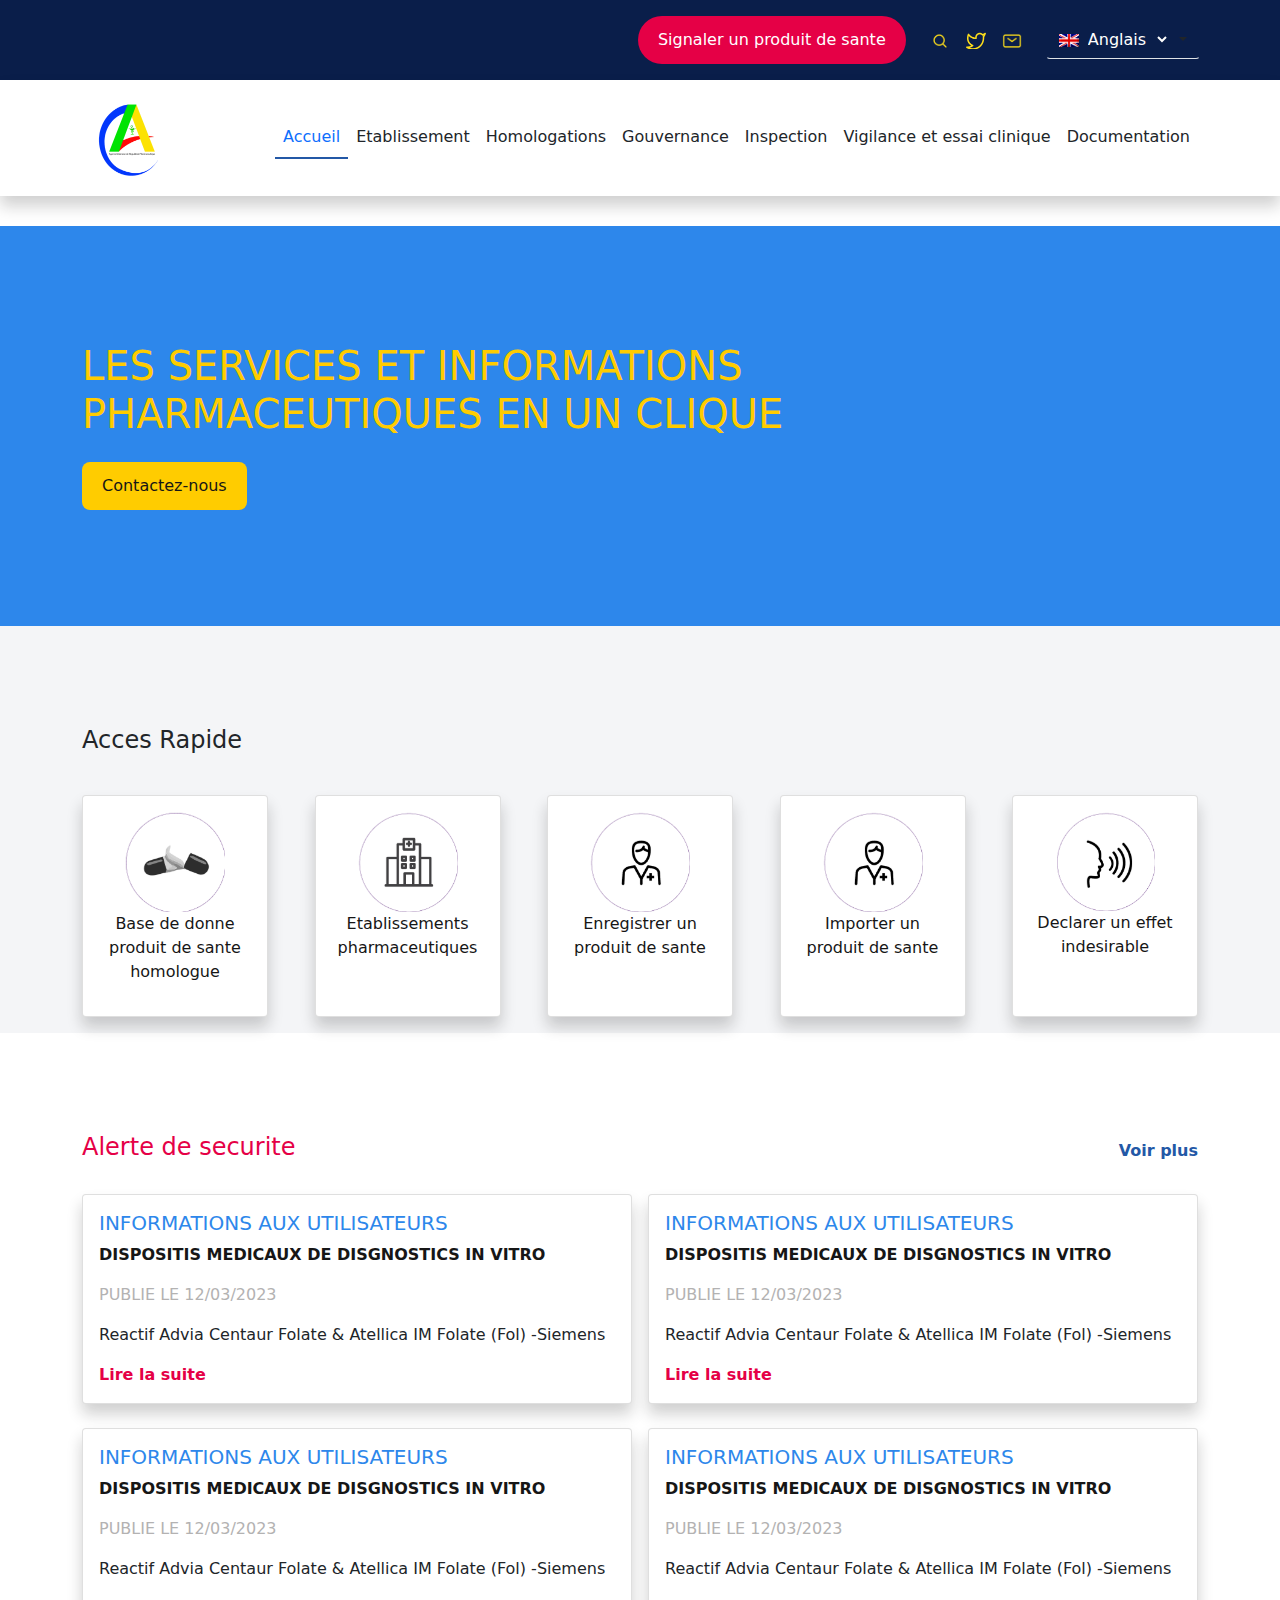
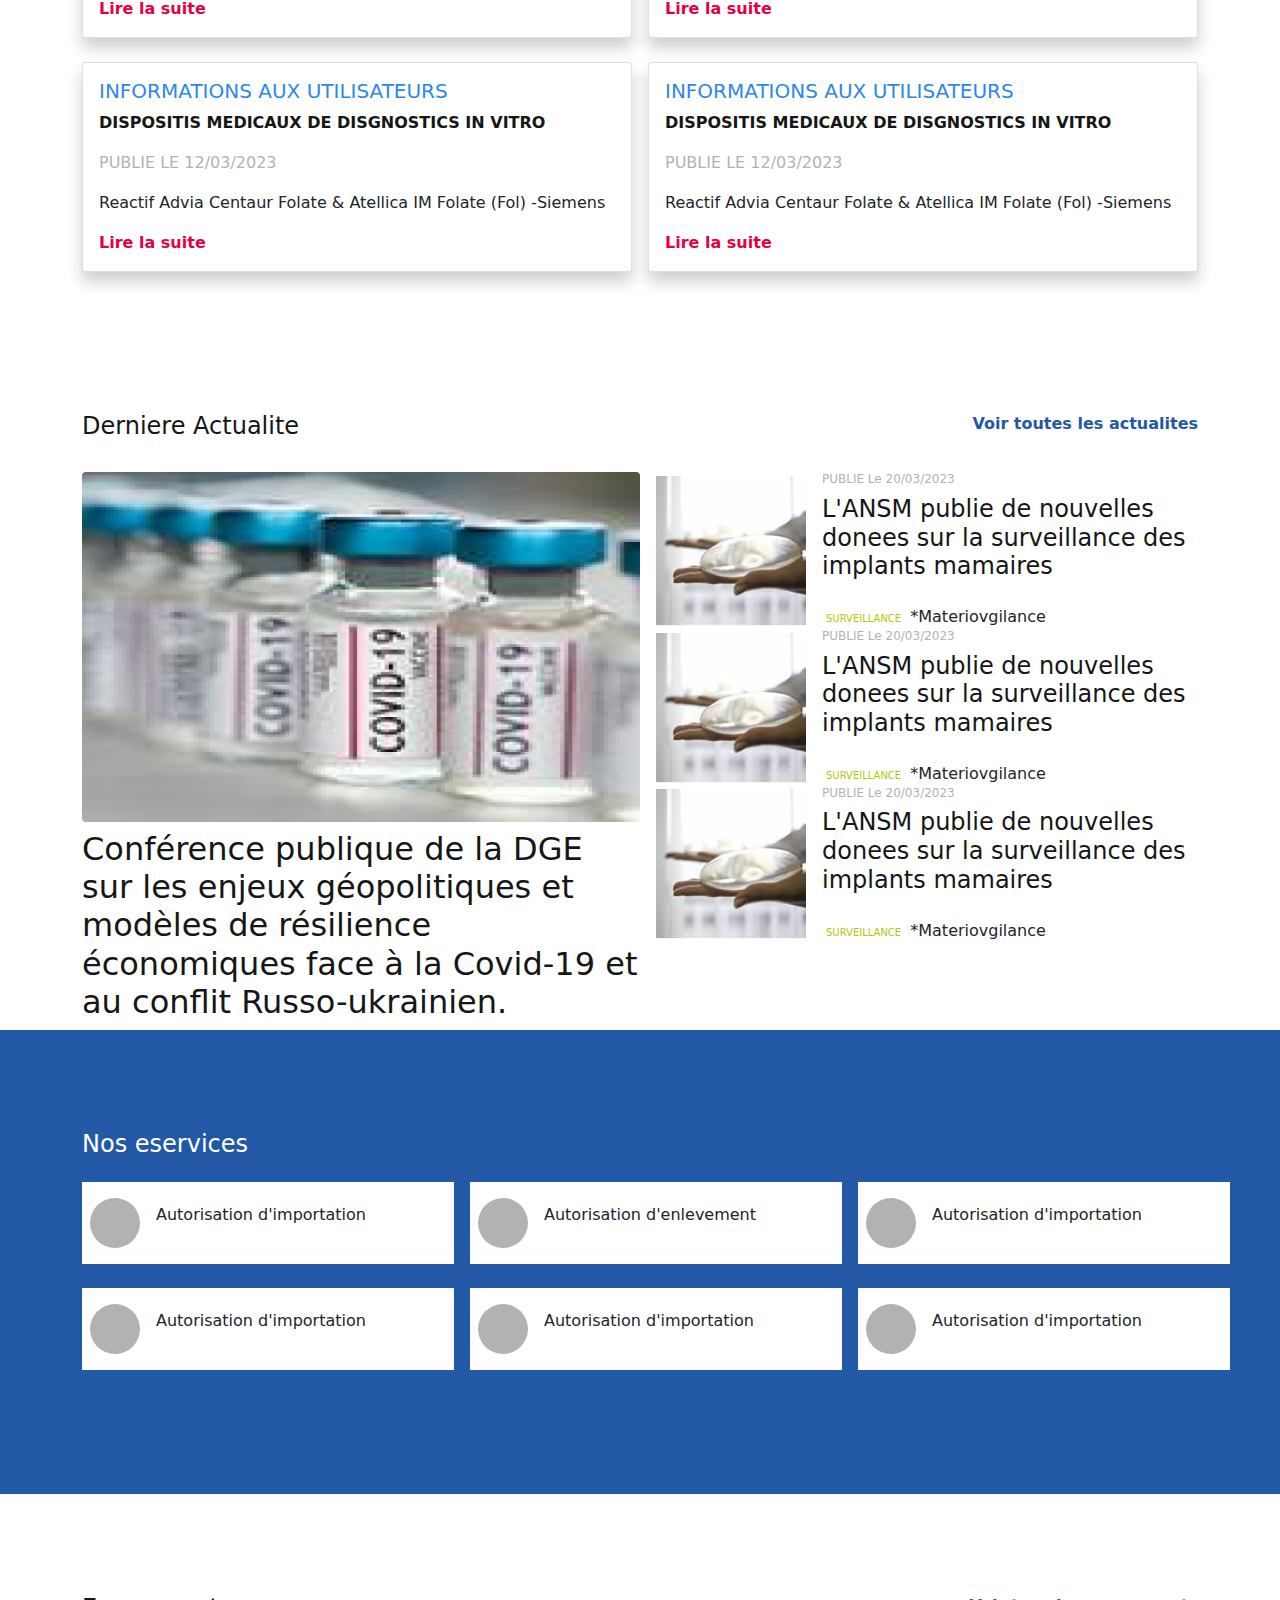
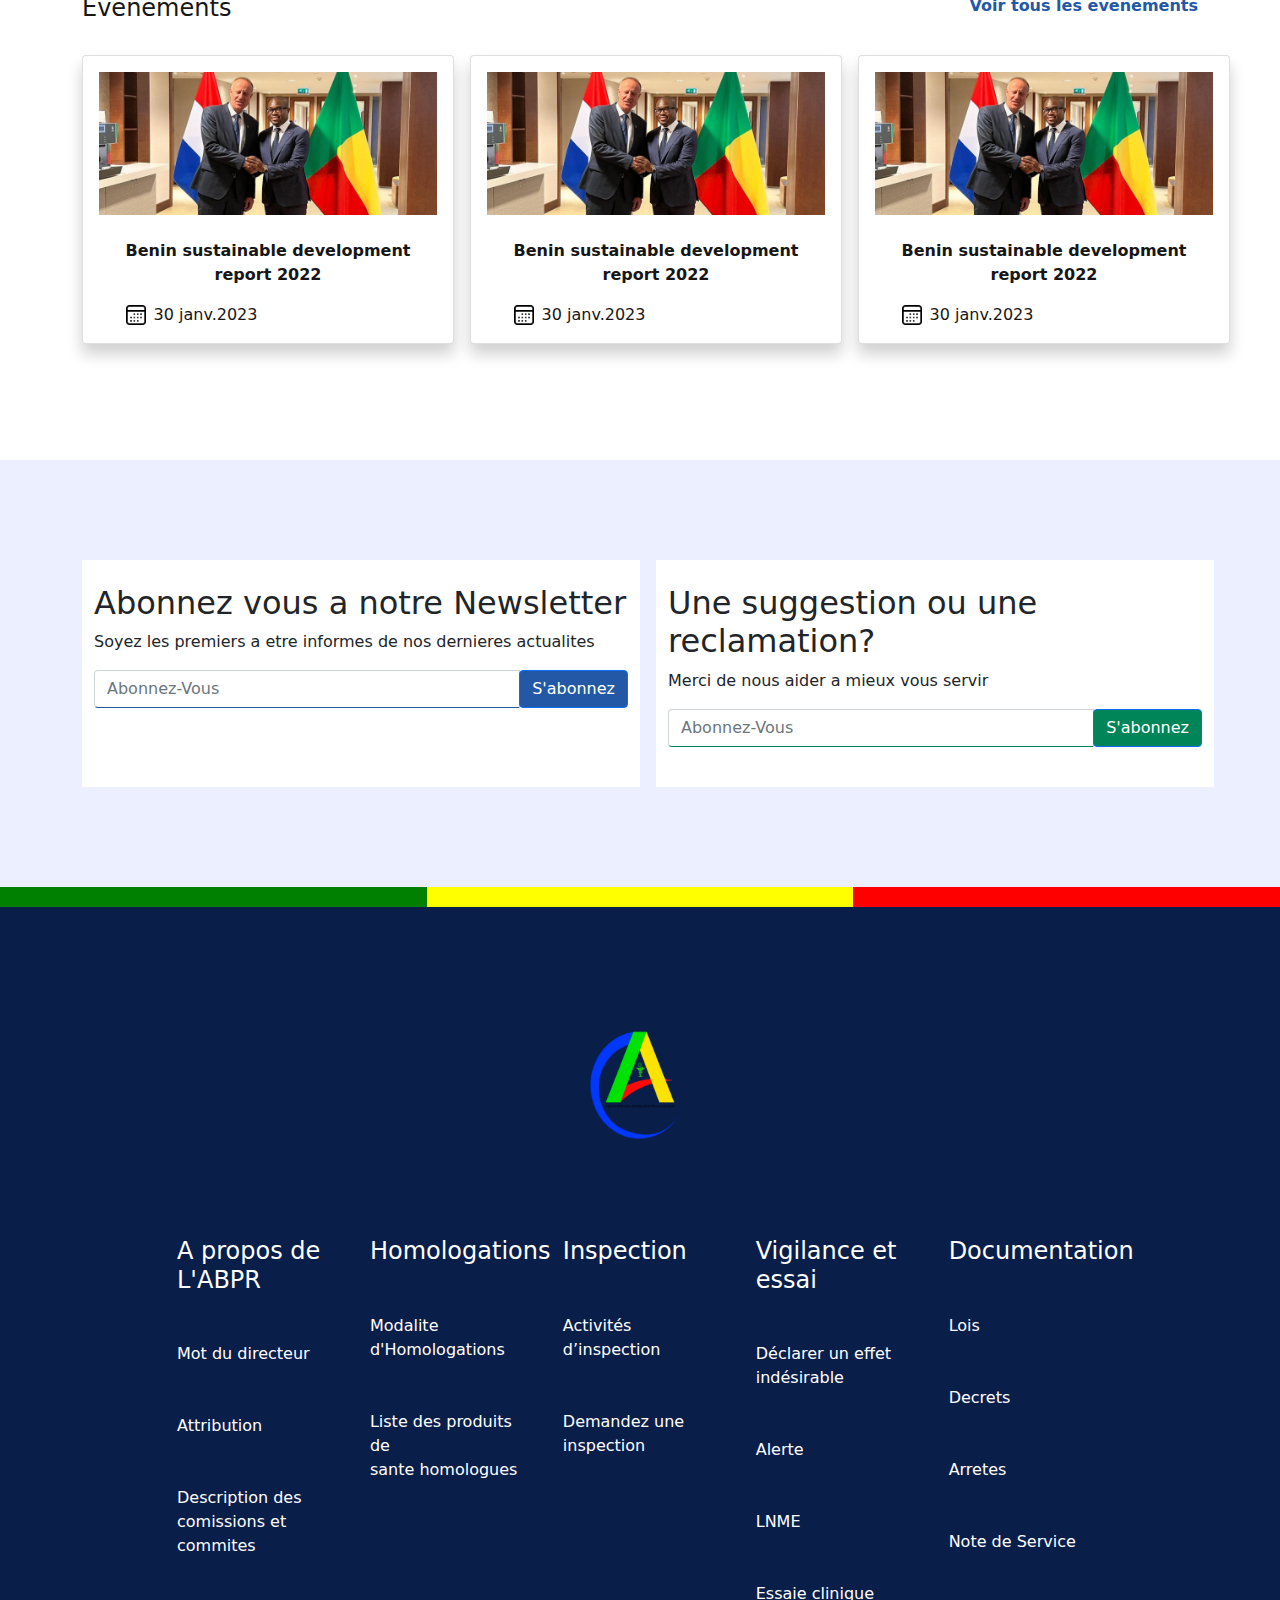
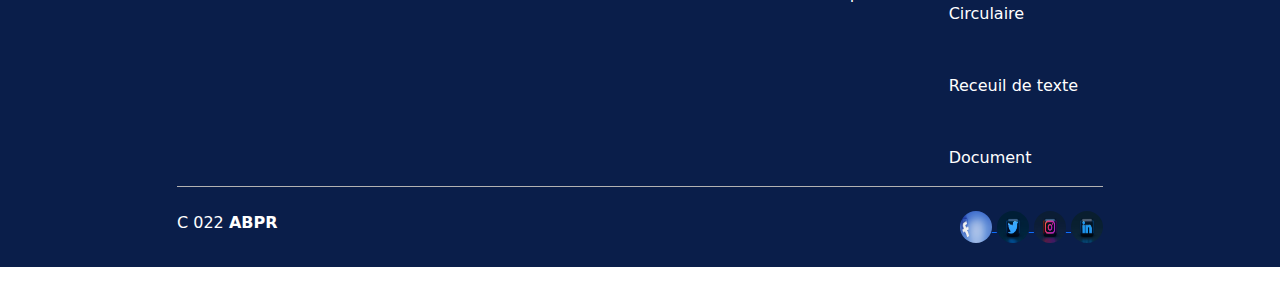
==== commit 09674629: "c'est moi je push depuis" ====
--- a/index.html
+++ b/index.html
@@ -312,7 +312,7 @@
       <div class="row">
         <div class="d-flex justify-content-between mb-4">
           <h4 class="text-left titre-left" style="color: #161616; ">Derniere Actualite</h4>
-          <a href="" style="color: #2358A6; text-decoration: none;font-weight: bold; ">Voir toutes les actualites</a>
+          <a href="actualite.html" style="color: #2358A6; text-decoration: none;font-weight: bold; ">Voir toutes les actualites</a>
         </div>
       </div>
       <div class="d-block d-md-flex" style="gap: 16px;">
--- a/style.css
+++ b/style.css
@@ -89,7 +89,7 @@
 
 
 
-.card-body{
+.evenement .card-body{
  display: flex;
  flex-direction: column;
  justify-content: center;
@@ -157,4 +157,54 @@
     padding: 2px 4px;
     border-radius: 4px;
     
-  } +  } 
+
+
+  /* documentation css */
+
+  .rectangle-196{
+    background-image: url(./image/Rectangle\ 196.png);
+    background-position: center;
+    background-size: cover;
+    background-repeat: no-repeat;
+    width: 100%;
+    height: 400px;
+    display: flex;
+    justify-content: center;
+    align-items: center;
+  }
+
+.rectangle-196 h1 {
+    color: #FFCC00;
+
+}
+
+.rectangle-196 button {
+    color: #161616;
+    align-items: center;
+    padding: 12px 20px;
+    background: #FFCC00;
+    border-radius: 8px;
+    border: none;
+    margin-top: 16px;
+}
+/* .form-check{
+    line-height: 14px;
+} */
+
+.check-link{
+    color: #343432;
+    text-decoration: none;
+
+}
+.type-doc-card{
+
+    border: 1px solid #0D6E77;
+    border-radius: 8px;
+    
+}
+
+.type-doc-card:hover{
+   
+    box-shadow: 0 10px 15px #16161633;
+}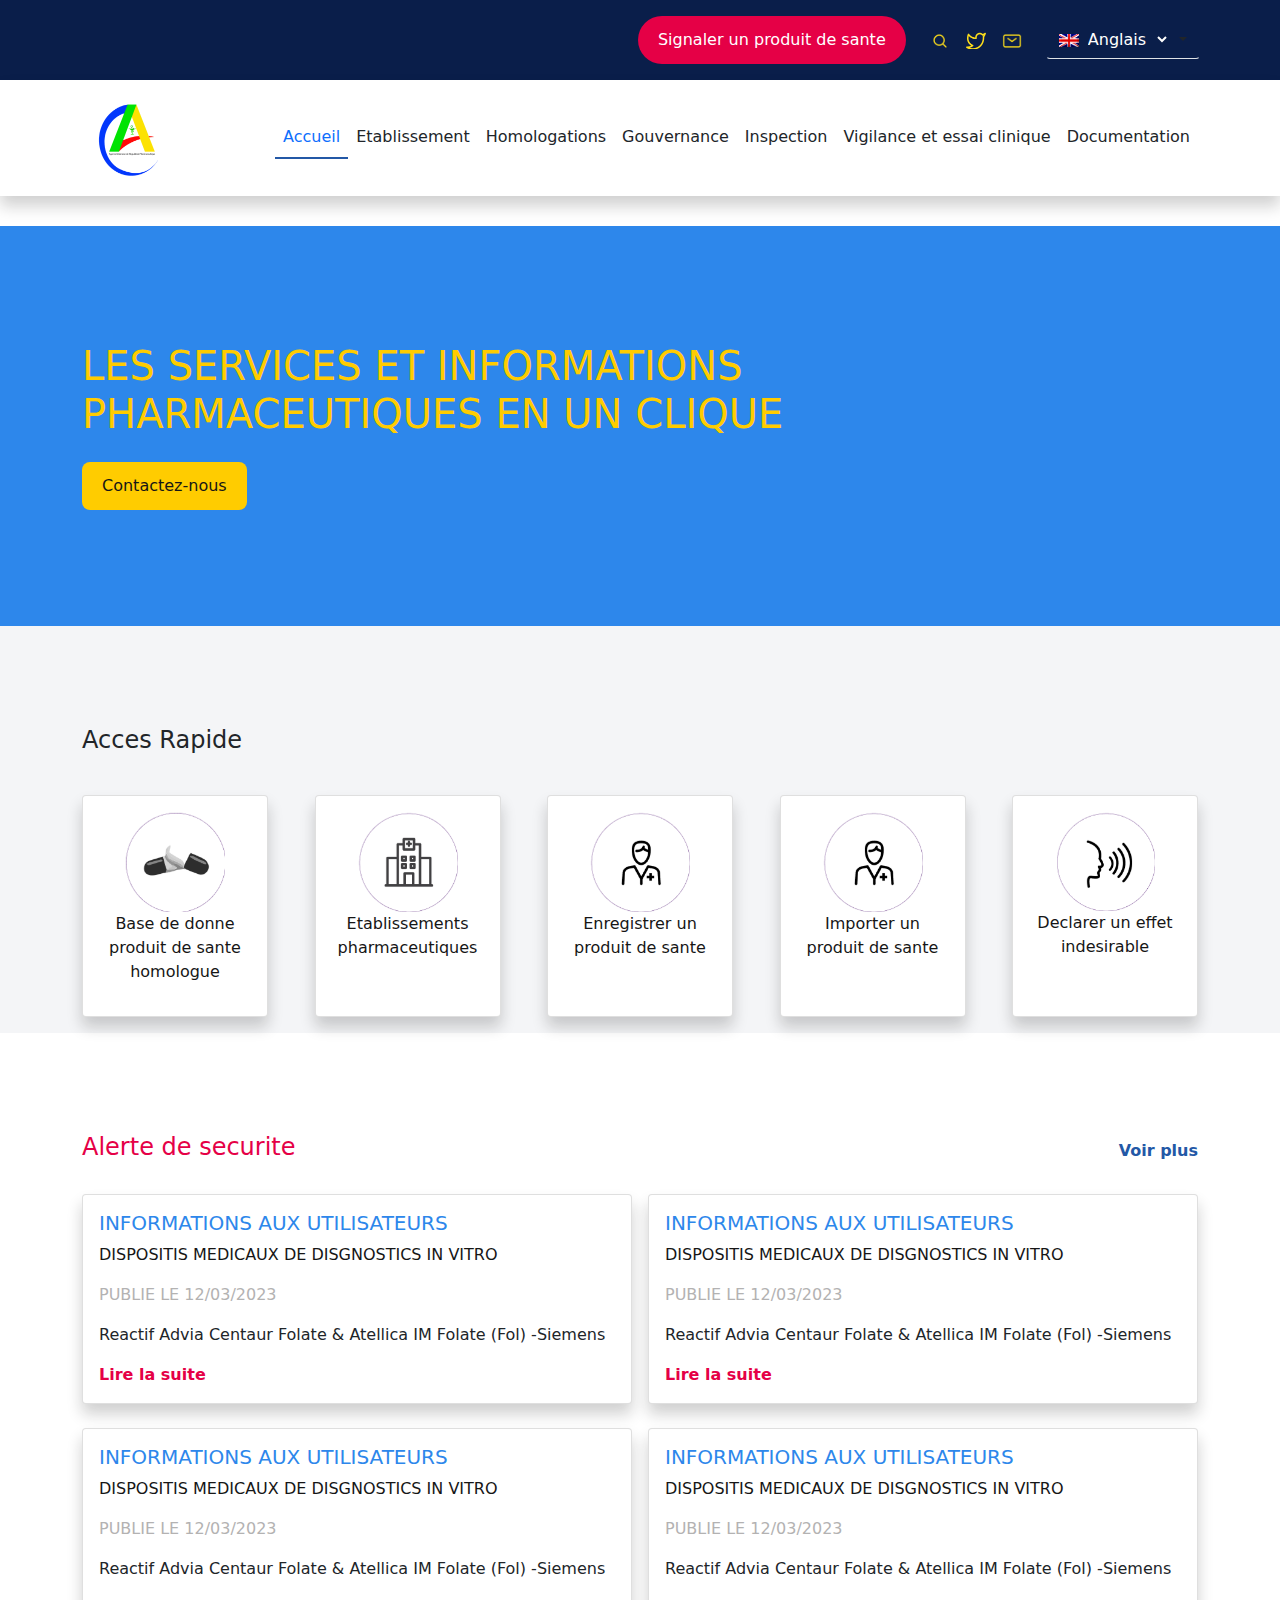
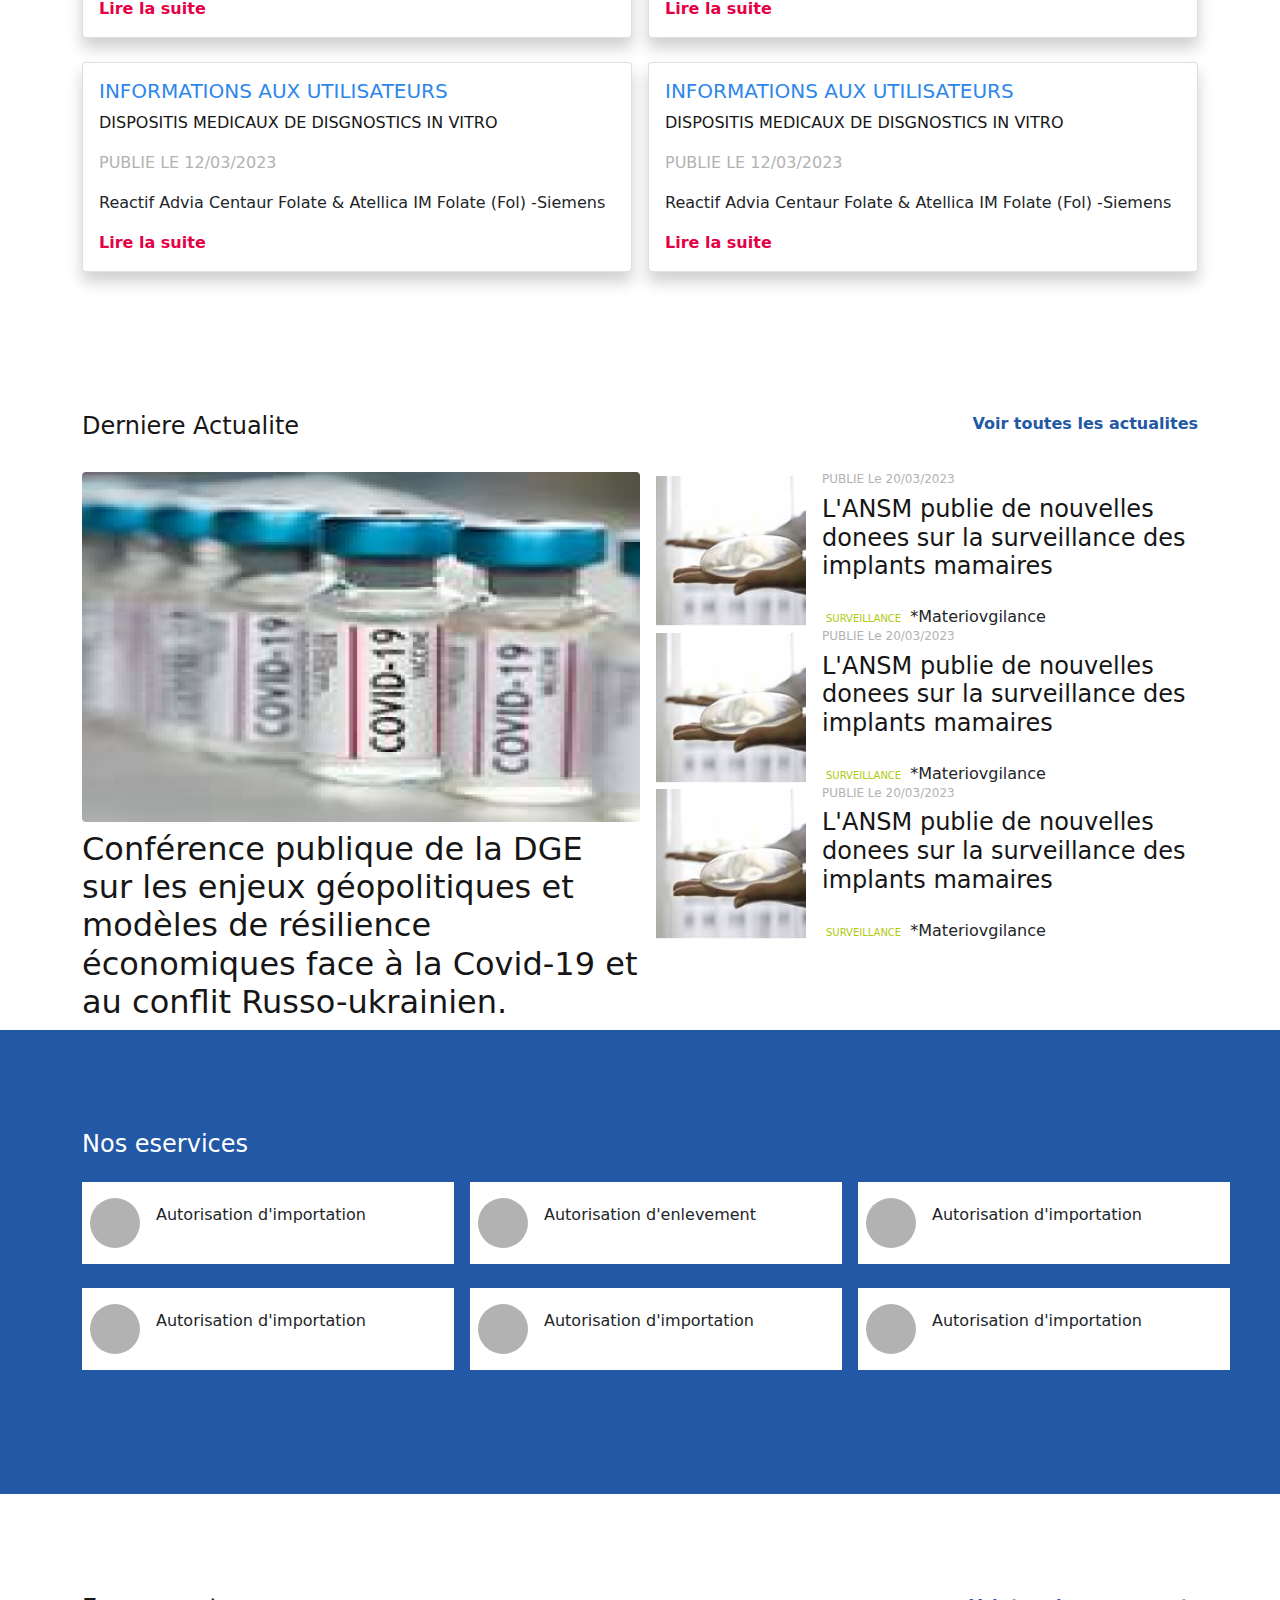
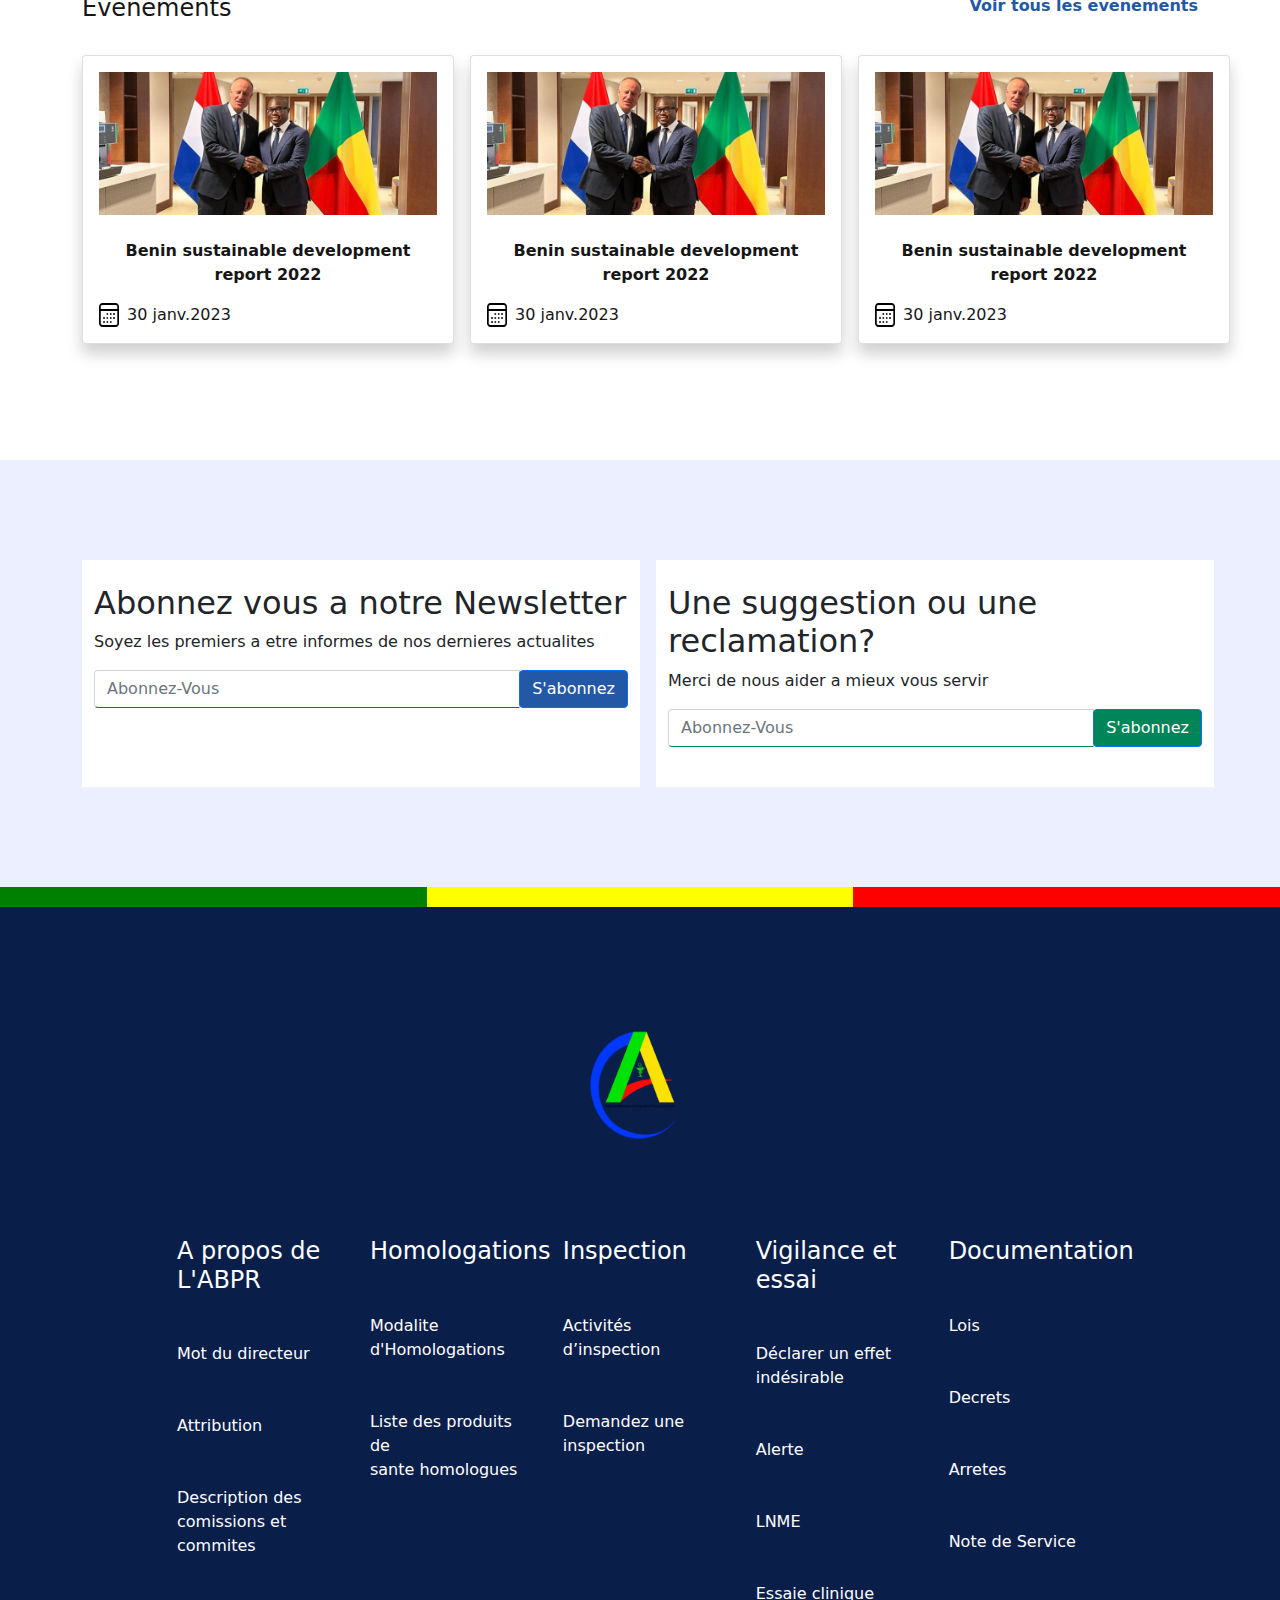
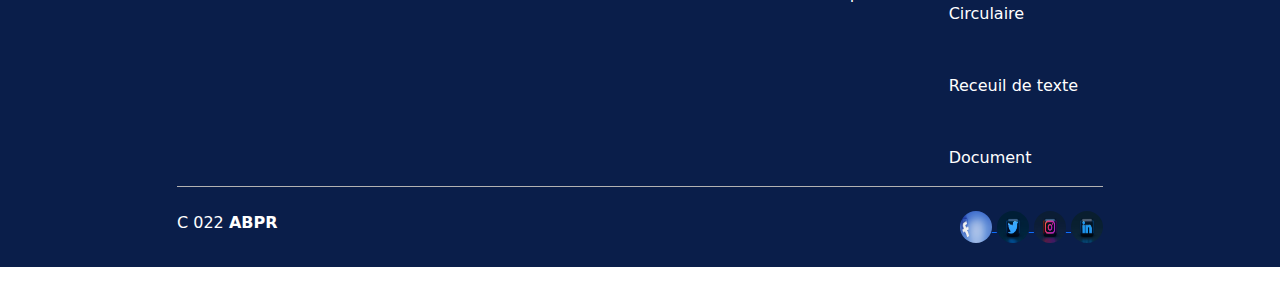
==== commit 187d5347: "FIN/07/04" ====
--- a/index.html
+++ b/index.html
@@ -71,7 +71,7 @@
 
 
 
-  <nav class="navbar navbar-item navbar-expand-lg ">
+  <nav class="navbar navbar-item navbar-expand-lg  " style="justify-content: space-between;">
     <div class="container">
 
       <a class="navbar-brand-logo" href="#">
@@ -210,7 +210,7 @@
             <div class="card mb-4">
               <div class="card-body align-items-start">
                 <h5 class="card-title" style="color: #2D87EB;">INFORMATIONS AUX UTILISATEURS</h5>
-                <p class="card-text" style="color: #161616; font-weight: bold;">DISPOSITIS MEDICAUX DE DISGNOSTICS IN
+                <p class="card-text" style="color: #161616;">DISPOSITIS MEDICAUX DE DISGNOSTICS IN
                   VITRO</p>
                 <p class="card-text-date" style="color: #B3B2B2;">PUBLIE LE 12/03/2023</p>
                 <div class="card-info">
@@ -225,7 +225,7 @@
             <div class="card mb-4">
               <div class="card-body  align-items-start">
                 <h5 class="card-title" style="color: #2D87EB;">INFORMATIONS AUX UTILISATEURS</h5>
-                <p class="card-text" style="color: #161616; font-weight: bold;">DISPOSITIS MEDICAUX DE DISGNOSTICS IN
+                <p class="card-text" style="color: #161616;">DISPOSITIS MEDICAUX DE DISGNOSTICS IN
                   VITRO</p>
                 <p class="card-text-date" style="color: #B3B2B2;">PUBLIE LE 12/03/2023</p>
                 <div class="card-info">
@@ -242,7 +242,7 @@
             <div class="card mb-4">
               <div class="card-body align-items-start">
                 <h5 class="card-title" style="color: #2D87EB;">INFORMATIONS AUX UTILISATEURS</h5>
-                <p class="card-text" style="color: #161616; font-weight: bold;">DISPOSITIS MEDICAUX DE DISGNOSTICS IN
+                <p class="card-text" style="color: #161616;">DISPOSITIS MEDICAUX DE DISGNOSTICS IN
                   VITRO</p>
                 <p class="card-text-date" style="color: #B3B2B2;">PUBLIE LE 12/03/2023</p>
                 <div class="card-info">
@@ -257,7 +257,7 @@
             <div class="card mb-4">
               <div class="card-body align-items-start">
                 <h5 class="card-title" style="color: #2D87EB;">INFORMATIONS AUX UTILISATEURS</h5>
-                <p class="card-text" style="color: #161616; font-weight: bold;">DISPOSITIS MEDICAUX DE DISGNOSTICS IN
+                <p class="card-text" style="color: #161616;">DISPOSITIS MEDICAUX DE DISGNOSTICS IN
                   VITRO</p>
                 <p class="card-text-date" style="color: #B3B2B2;">PUBLIE LE 12/03/2023</p>
                 <div class="card-info">
@@ -274,7 +274,7 @@
             <div class="card mb-4">
               <div class="card-body align-items-start">
                 <h5 class="card-title" style="color: #2D87EB;">INFORMATIONS AUX UTILISATEURS</h5>
-                <p class="card-text" style="color: #161616; font-weight: bold;">DISPOSITIS MEDICAUX DE DISGNOSTICS IN
+                <p class="card-text" style="color: #161616;">DISPOSITIS MEDICAUX DE DISGNOSTICS IN
                   VITRO</p>
                 <p class="card-text-date" style="color: #B3B2B2;">PUBLIE LE 12/03/2023</p>
                 <div class="card-info">
@@ -289,7 +289,7 @@
             <div class="card mb-4">
               <div class="card-body align-items-start">
                 <h5 class="card-title" style="color: #2D87EB;">INFORMATIONS AUX UTILISATEURS</h5>
-                <p class="card-text" style="color: #161616; font-weight: bold;">DISPOSITIS MEDICAUX DE DISGNOSTICS IN
+                <p class="card-text" style="color: #161616;">DISPOSITIS MEDICAUX DE DISGNOSTICS IN
                   VITRO</p>
                 <p class="card-text-date" style="color: #B3B2B2;">PUBLIE LE 12/03/2023</p>
                 <div class="card-info">
@@ -470,7 +470,7 @@
                 <div class="card-flex-container">
                   <img src="./image/CardEvent__image (1).png" alt="" class="image">
                   <div class="card-text" style="padding-top: 24px;">
-                    <p class="title">Benin sustainable development <br> report 2022</p>
+                    <p class="title">Benin sustainable development report 2022</p>
                     <p class="date"><img src="./image/calandrier.png" alt="" width="20px"> 30 janv.2023</p>
                   </div>
                 </div>
@@ -491,7 +491,7 @@
                 <div class="card-flex-container">
                   <img src="./image/CardEvent__image (1).png" alt="" class="image">
                   <div class="card-text" style="padding-top: 24px;">
-                    <p class="title">Benin sustainable development <br> report 2022</p>
+                    <p class="title">Benin sustainable development report 2022</p>
                     <p class="date"><img src="./image/calandrier.png" alt="" width="20px"> 30 janv.2023</p>
                   </div>
                 </div>
@@ -512,7 +512,7 @@
                 <div class="card-flex-container">
                   <img src="./image/CardEvent__image (1).png" alt="" class="image">
                   <div class="card-text" style="padding-top: 24px;">
-                    <p class="title">Benin sustainable development <br> report 2022</p>
+                    <p class="title">Benin sustainable development report 2022</p>
                     <p class="date"><img src="./image/calandrier.png" alt="" width="20px"> 30 janv.2023</p>
                   </div>
                 </div>
@@ -528,6 +528,7 @@
       </div>
     </div>
   </section>
+  
 
   <section class="form" style="background-color: #EBEFFF; padding-top: 100px; padding-bottom: 100px;">
     <div class="container">
--- a/style.css
+++ b/style.css
@@ -121,11 +121,6 @@
     
 }
 
-.card-flex-container {
-    display: flex;
-    flex-direction: column;
-    align-items: center;
-  }
   
   .image {
     width: 100%;
@@ -139,7 +134,7 @@
   .date {
     margin: 0;
     display: flex;
-    align-items: center;
+    /* align-items: center; */
     gap: 8px;
     padding-top: 16px;
   }
@@ -149,7 +144,7 @@
   }
 
   .text-date {
-    margin-right: 16px;
+    /* margin-right: 16px; */
   }
 
   .paragraphe {
@@ -207,4 +202,25 @@
 .type-doc-card:hover{
    
     box-shadow: 0 10px 15px #16161633;
-}+}
+
+
+/* ACTUALITE CSS */
+
+
+.actualite-img{
+    background-image: url(./image/image-slide1.png);
+    background-position: center;
+    background-size: cover;
+    background-repeat: no-repeat;
+    width: 100%;
+    height: 400px;
+    display: flex;
+    justify-content: center;
+    align-items: center;
+    border-radius: 5px;
+}
+
+.Derniere-actualite .card .card-body-content{
+    padding: 5px 16px;
+}
